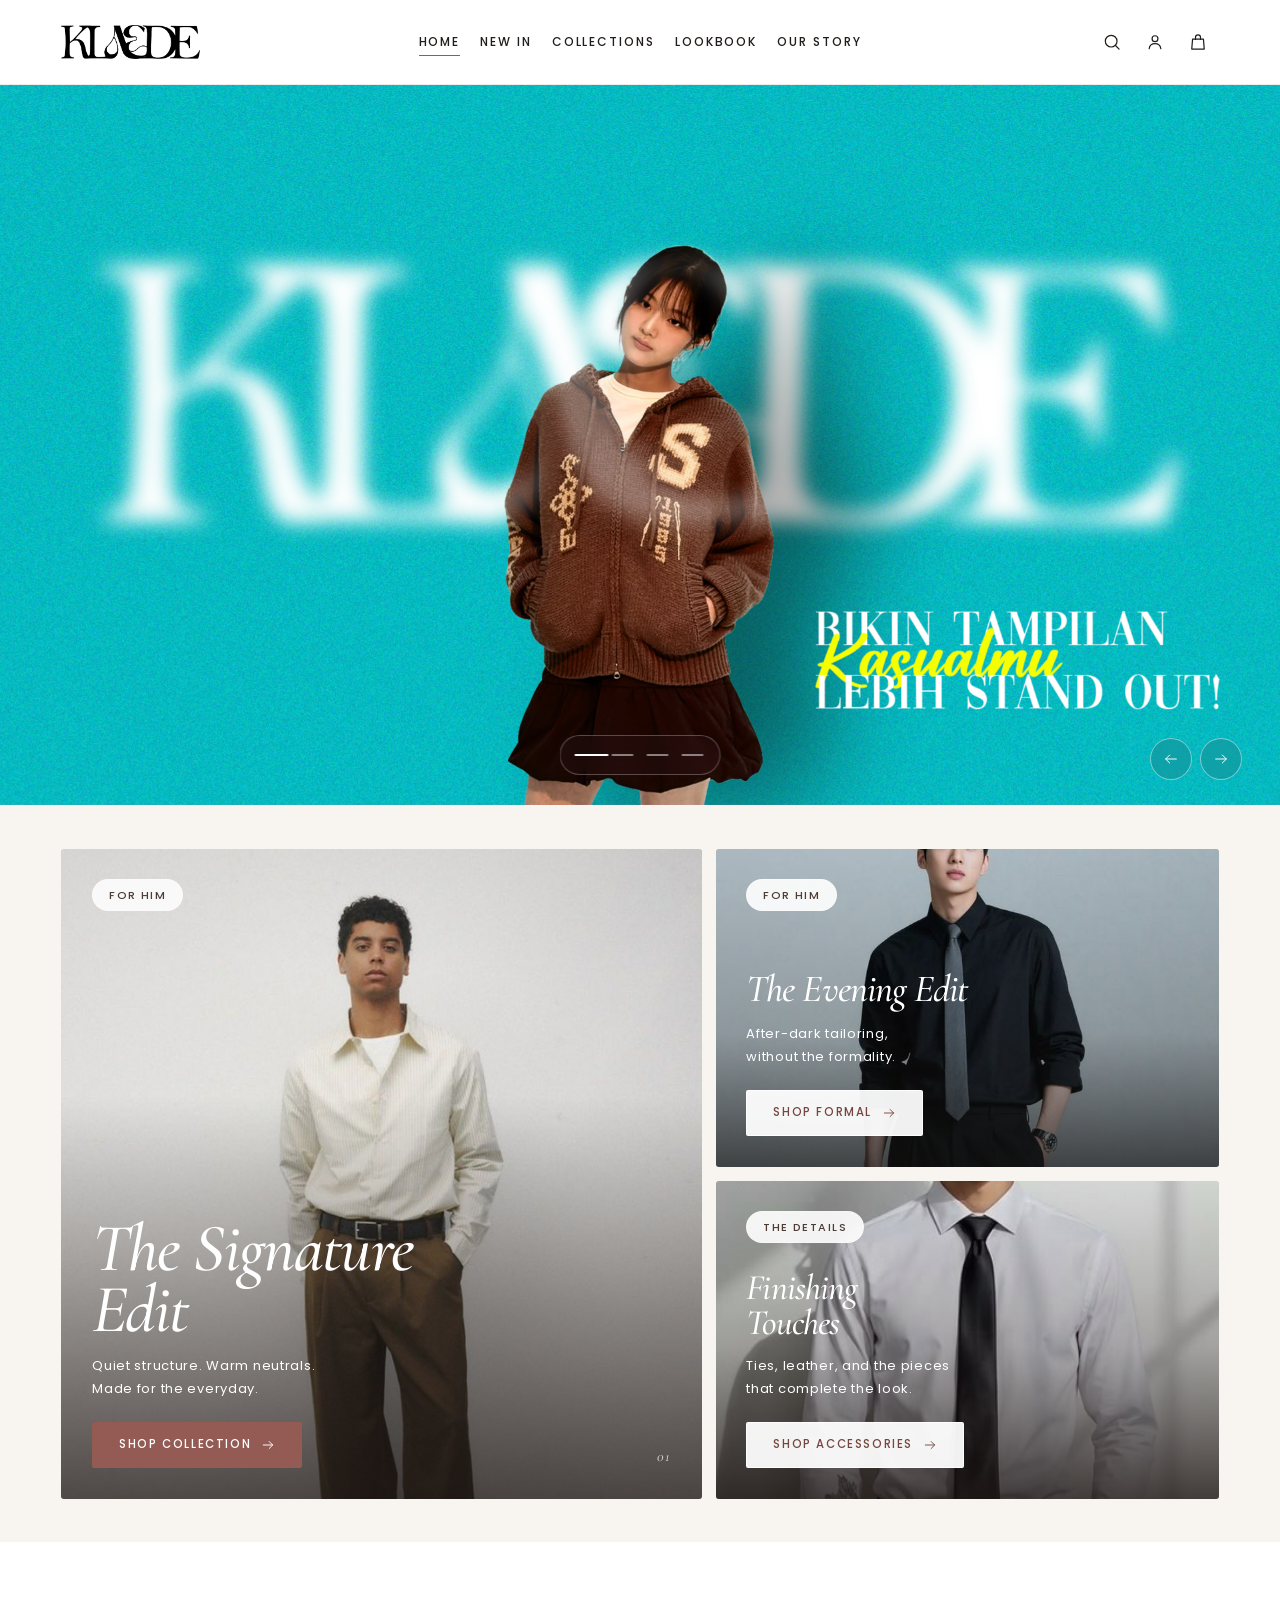
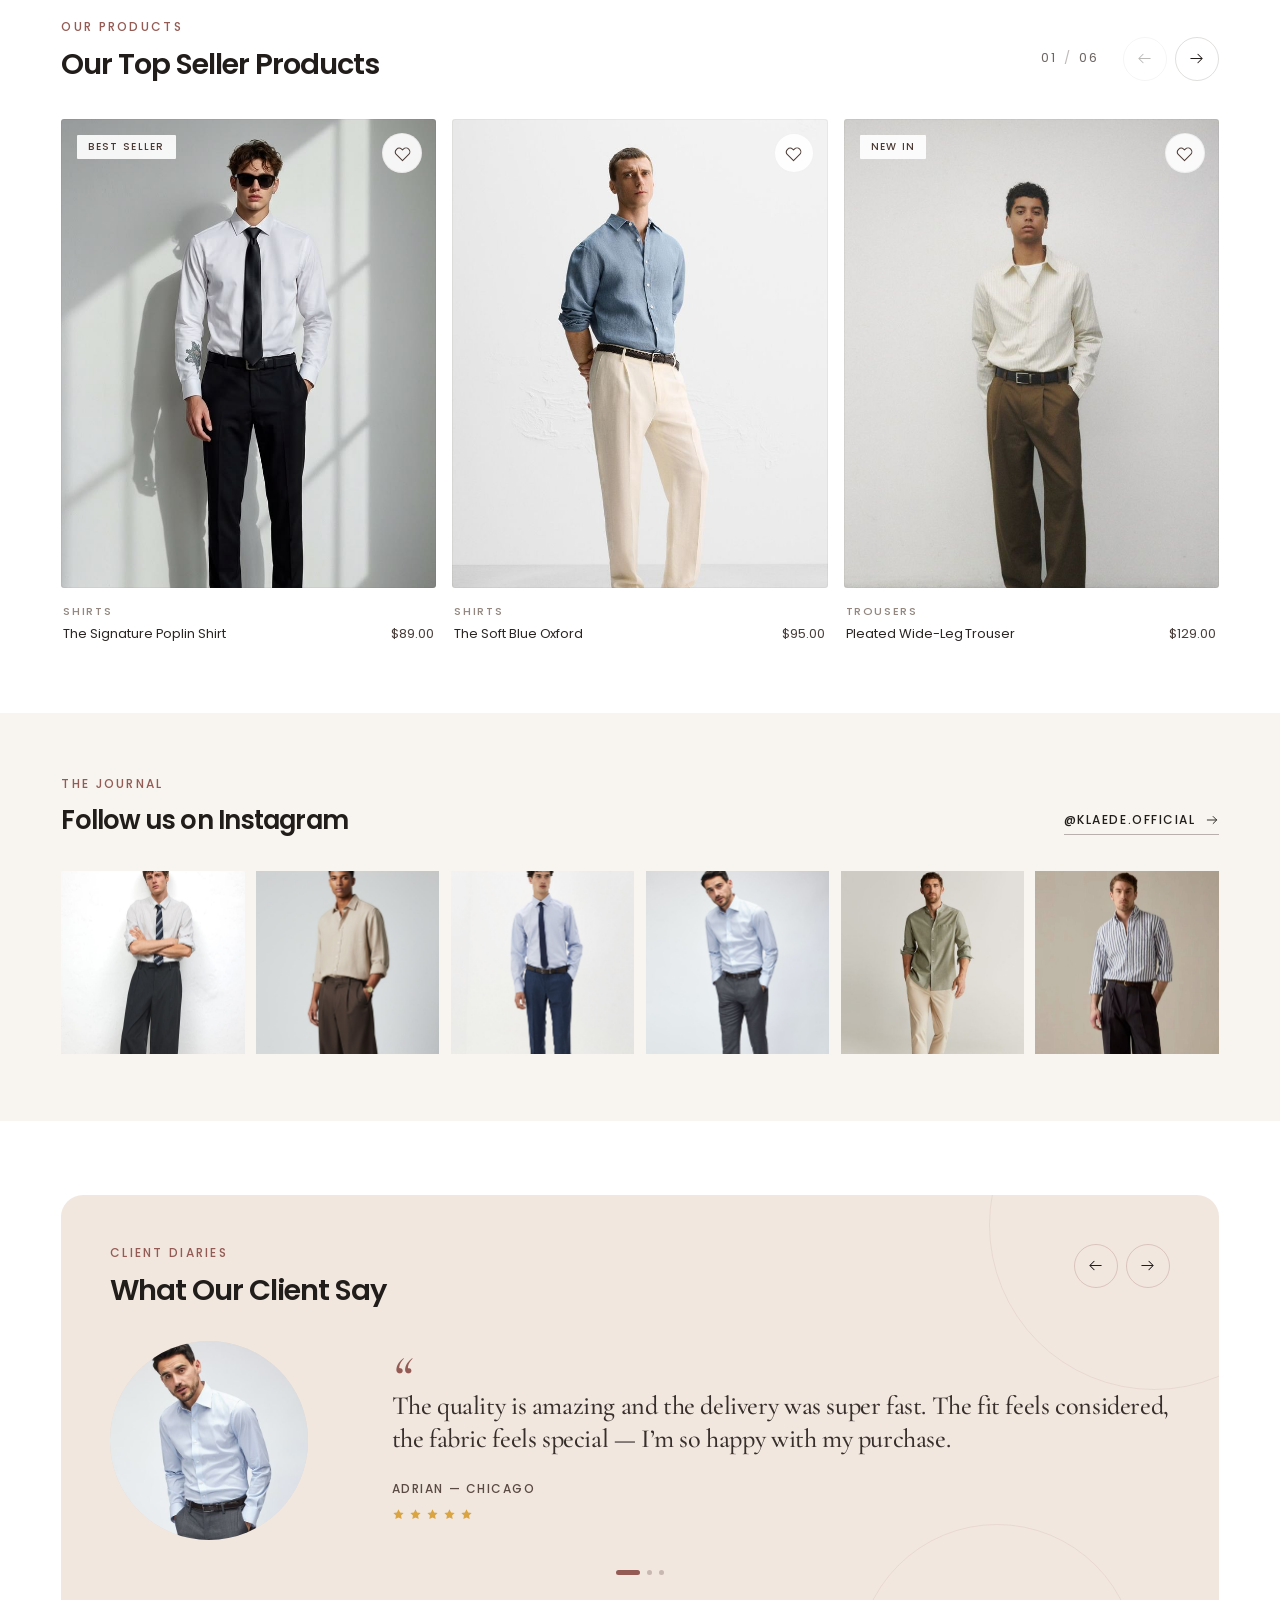
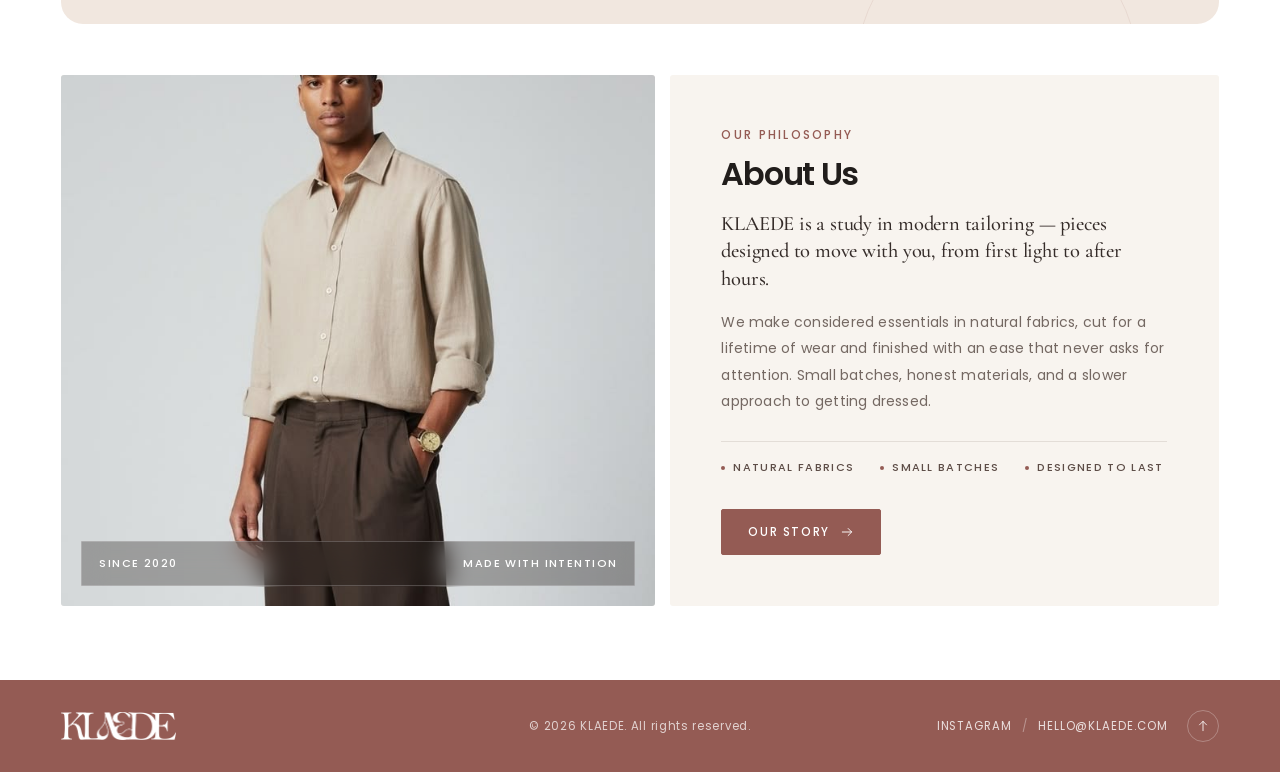
==== index.html @ ef9bb733 "first commit" ====
<!DOCTYPE html>
<html lang="en">
<head>
  <meta charset="UTF-8">
  <meta name="viewport" content="width=device-width, initial-scale=1.0">
  <meta name="description" content="KLAEDE — considered menswear and modern tailoring. Discover the new season, timeless essentials, and after-hours formalwear.">
  <meta name="theme-color" content="#fbd8d8">
  <title>KLAEDE — Modern Tailoring, Quietly Considered</title>

  <link rel="icon" href="logo/klaede-logo.png" type="image/png">
  <link rel="preload" href="banner%20asset/aa.png" as="image">
  <link rel="stylesheet" href="styles.css">
  <script src="script.js" defer></script>
</head>
<body>
  <a class="skip-link" href="#main">Skip to content</a>

  <!-- Icon library -->
  <svg class="svg-sprite" xmlns="http://www.w3.org/2000/svg" aria-hidden="true">
    <symbol id="icon-menu" viewBox="0 0 24 24">
      <path d="M3 6h18M3 12h18M3 18h18"/>
    </symbol>
    <symbol id="icon-close" viewBox="0 0 24 24">
      <path d="m5 5 14 14M19 5 5 19"/>
    </symbol>
    <symbol id="icon-search" viewBox="0 0 24 24">
      <circle cx="11" cy="11" r="7"/>
      <path d="m16.5 16.5 4 4"/>
    </symbol>
    <symbol id="icon-bag" viewBox="0 0 24 24">
      <path d="M5.5 8.5h13l1 12h-15l1-12Z"/>
      <path d="M9 9V6.5a3 3 0 0 1 6 0V9"/>
    </symbol>
    <symbol id="icon-user" viewBox="0 0 24 24">
      <circle cx="12" cy="8" r="3.5"/>
      <path d="M5 20c.6-4 3-6 7-6s6.4 2 7 6"/>
    </symbol>
    <symbol id="icon-heart" viewBox="0 0 24 24">
      <path d="M20.8 5.8a5.4 5.4 0 0 0-7.6 0L12 7l-1.2-1.2a5.4 5.4 0 0 0-7.6 7.6L12 22l8.8-8.6a5.4 5.4 0 0 0 0-7.6Z"/>
    </symbol>
    <symbol id="icon-plus" viewBox="0 0 24 24">
      <path d="M12 5v14M5 12h14"/>
    </symbol>
    <symbol id="icon-minus" viewBox="0 0 24 24">
      <path d="M5 12h14"/>
    </symbol>
    <symbol id="icon-arrow-left" viewBox="0 0 24 24">
      <path d="M20 12H4m6-6-6 6 6 6"/>
    </symbol>
    <symbol id="icon-arrow-right" viewBox="0 0 24 24">
      <path d="M4 12h16m-6-6 6 6-6 6"/>
    </symbol>
    <symbol id="icon-arrow-up" viewBox="0 0 24 24">
      <path d="M12 20V4m-6 6 6-6 6 6"/>
    </symbol>
    <symbol id="icon-instagram" viewBox="0 0 24 24">
      <rect x="3.5" y="3.5" width="17" height="17" rx="5"/>
      <circle cx="12" cy="12" r="4"/>
      <path d="M17.5 6.6h.01"/>
    </symbol>
    <symbol id="icon-star" viewBox="0 0 24 24">
      <path d="m12 2.5 2.9 5.9 6.6 1-4.8 4.6 1.1 6.5-5.8-3.1-5.8 3.1 1.1-6.5-4.8-4.6 6.6-1L12 2.5Z" fill="currentColor" stroke="none"/>
    </symbol>
  </svg>

  <div class="page-shell" id="top">
    <header class="site-header" data-header>
      <div class="header-inner">
        <button class="icon-button menu-toggle" type="button" data-menu-open aria-label="Open menu" aria-controls="menu-dialog">
          <svg class="icon" aria-hidden="true"><use href="#icon-menu"/></svg>
        </button>

        <a class="brand" href="#top" aria-label="KLAEDE home">
          <img src="logo/klaede-logo.png" alt="KLAEDE" width="926" height="227">
        </a>

        <nav class="primary-nav" aria-label="Primary navigation">
          <a class="nav-link is-current" href="#top">Home</a>
          <a class="nav-link" href="#new-in">New In</a>
          <a class="nav-link" href="#collections">Collections</a>
          <a class="nav-link" href="#lookbook">Lookbook</a>
          <a class="nav-link" href="#about">Our Story</a>
        </nav>

        <div class="header-actions">
          <button class="icon-button" type="button" data-search-open aria-label="Search">
            <svg class="icon" aria-hidden="true"><use href="#icon-search"/></svg>
          </button>
          <button class="icon-button" type="button" data-account aria-label="Account">
            <svg class="icon" aria-hidden="true"><use href="#icon-user"/></svg>
          </button>
          <button class="icon-button bag-button" type="button" data-cart-open aria-label="Open shopping bag">
            <svg class="icon" aria-hidden="true"><use href="#icon-bag"/></svg>
            <span class="bag-count" data-cart-count hidden>0</span>
          </button>
        </div>
      </div>
    </header>

    <main id="main">
      <h1 class="visually-hidden">KLAEDE — modern tailoring and considered menswear</h1>

      <section class="hero" aria-label="KLAEDE campaign">
        <div class="hero-slider" data-hero aria-roledescription="carousel">
          <article class="hero-slide is-active" data-hero-slide aria-hidden="false" aria-label="1 of 4">
            <picture>
              <img
                src="banner%20asset/aa.png"
                alt="KLAEDE new season campaign in teal, featuring a model in a brown knit cardigan"
                width="1920" height="1080" fetchpriority="high">
            </picture>
          </article>
          <article class="hero-slide" data-hero-slide aria-hidden="true" aria-label="2 of 4">
            <picture>
              <img
                src="banner%20asset/banner2.png"
                alt="KLAEDE in soft pink — Modern Minimal You, a model in black"
                width="1920" height="1080">
            </picture>
          </article>
          <article class="hero-slide" data-hero-slide aria-hidden="true" aria-label="3 of 4">
            <picture>
              <img
                src="banner%20asset/banner3.png"
                alt="KLAEDE in plum — Comfort meets character, Step into confidence"
                width="1920" height="1080">
            </picture>
          </article>
          <article class="hero-slide" data-hero-slide aria-hidden="true" aria-label="4 of 4">
            <picture>
              <img
                src="banner%20asset/desweb.png"
                alt="KLAEDE in rose — a model in a blue ruffled blouse and tailored skirt beside the words Effortlessly Sweet, Elegantly You"
                width="1920" height="1080">
            </picture>
          </article>

          <div class="hero-dots" role="tablist" aria-label="Choose campaign">
            <button class="hero-dot is-active" type="button" role="tab" aria-selected="true" aria-label="View campaign one" data-hero-dot="0"><span></span></button>
            <button class="hero-dot" type="button" role="tab" aria-selected="false" aria-label="View campaign two" data-hero-dot="1"><span></span></button>
            <button class="hero-dot" type="button" role="tab" aria-selected="false" aria-label="View campaign three" data-hero-dot="2"><span></span></button>
            <button class="hero-dot" type="button" role="tab" aria-selected="false" aria-label="View campaign four" data-hero-dot="3"><span></span></button>
          </div>

          <div class="hero-arrows">
            <button class="hero-arrow" type="button" aria-label="Previous campaign" data-hero-prev>
              <svg class="icon" aria-hidden="true"><use href="#icon-arrow-left"/></svg>
            </button>
            <button class="hero-arrow" type="button" aria-label="Next campaign" data-hero-next>
              <svg class="icon" aria-hidden="true"><use href="#icon-arrow-right"/></svg>
            </button>
          </div>
        </div>
      </section>

      <section class="edits" id="collections" aria-labelledby="collections-title">
        <h2 class="visually-hidden" id="collections-title">Shop the collections</h2>

        <div class="edits-grid">
          <article class="edit-card edit-card--main">
            <img loading="lazy" decoding="async"
              class="edit-card__image"
              src="New%20Folder/download%20(33).jpeg"
              alt="Man wearing a cream shirt with brown tailored trousers"
              width="736" height="1129">
            <div class="edit-card__shade" aria-hidden="true"></div>
            <div class="edit-card__content">
              <span class="chip">For Him</span>
              <h3 class="edit-card__title edit-card__title--display">The Signature<br>Edit</h3>
              <p class="edit-card__copy">Quiet structure. Warm neutrals.<br>Made for the everyday.</p>
              <a class="button button--maroon" href="#new-in">
                Shop collection
                <svg class="icon icon--tiny" aria-hidden="true"><use href="#icon-arrow-right"/></svg>
              </a>
            </div>
            <span class="edit-card__number" aria-hidden="true">01</span>
          </article>

          <article class="edit-card edit-card--formal">
            <img loading="lazy" decoding="async"
              class="edit-card__image"
              src="New%20Folder/download%20(36).jpeg"
              alt="Man in an all-black evening shirt and trousers"
              width="736" height="1308">
            <div class="edit-card__shade" aria-hidden="true"></div>
            <div class="edit-card__content">
              <span class="chip chip--light">For Him</span>
              <h3 class="edit-card__title">The Evening Edit</h3>
              <p class="edit-card__copy">After-dark tailoring,<br>without the formality.</p>
              <a class="button button--light" href="#new-in">
                Shop formal
                <svg class="icon icon--tiny" aria-hidden="true"><use href="#icon-arrow-right"/></svg>
              </a>
            </div>
          </article>

          <article class="edit-card edit-card--accessories">
            <img loading="lazy" decoding="async"
              class="edit-card__image edit-card__image--detail"
              src="New%20Folder/Classic%20Men%E2%80%99s%20Formal%20Outfit%20_%20White%20Shirt%20%26%20Black%20Tie%20Aesthetic.jpeg"
              alt="Close-up detail of a white shirt and black silk tie"
              width="736" height="1097">
            <div class="edit-card__shade" aria-hidden="true"></div>
            <div class="edit-card__content">
              <span class="chip chip--light">The Details</span>
              <h3 class="edit-card__title edit-card__title--small">Finishing<br>Touches</h3>
              <p class="edit-card__copy">Ties, leather, and the pieces<br>that complete the look.</p>
              <a class="button button--light" href="#new-in">
                Shop accessories
                <svg class="icon icon--tiny" aria-hidden="true"><use href="#icon-arrow-right"/></svg>
              </a>
            </div>
          </article>
        </div>
      </section>

      <section class="products" id="new-in" aria-labelledby="products-title">
        <div class="section-heading">
          <div>
            <p class="eyebrow">Our Products</p>
            <h2 id="products-title">Our Top Seller Products</h2>
          </div>

          <div class="carousel-meta">
            <span class="carousel-status" aria-hidden="true"><span data-product-current>01</span><span class="carousel-status__divider">/</span>06</span>
            <div class="carousel-buttons">
              <button class="round-button" type="button" data-product-prev aria-label="Previous products" disabled>
                <svg class="icon" aria-hidden="true"><use href="#icon-arrow-left"/></svg>
              </button>
              <button class="round-button" type="button" data-product-next aria-label="Next products">
                <svg class="icon" aria-hidden="true"><use href="#icon-arrow-right"/></svg>
              </button>
            </div>
          </div>
        </div>

        <div class="products-viewport" data-product-carousel tabindex="0" role="region" aria-label="Top seller products carousel">
          <div class="product-track">
            <article class="product-card" data-product-id="signature-shirt">
              <div class="product-media">
                <span class="product-badge">Best Seller</span>
                <img loading="lazy" decoding="async"
                  src="New%20Folder/Classic%20Men%E2%80%99s%20Formal%20Outfit%20_%20White%20Shirt%20%26%20Black%20Tie%20Aesthetic.jpeg"
                  alt="The Signature Poplin Shirt in white, styled with a black tie"
                  width="736" height="1097">
                <button class="wishlist-button" type="button" data-wishlist aria-label="Add The Signature Poplin Shirt to wishlist" aria-pressed="false">
                  <svg class="icon icon--heart" aria-hidden="true"><use href="#icon-heart"/></svg>
                </button>
                <button class="quick-add" type="button" data-add-to-bag>
                  Quick add
                  <svg class="icon icon--tiny" aria-hidden="true"><use href="#icon-plus"/></svg>
                </button>
              </div>
              <div class="product-info">
                <p class="product-category">Shirts</p>
                <div class="product-details">
                  <h3 class="product-name">The Signature Poplin Shirt</h3>
                  <span class="product-price" data-price="89">$89.00</span>
                </div>
              </div>
            </article>

            <article class="product-card" data-product-id="blue-oxford">
              <div class="product-media">
                <img loading="lazy" decoding="async"
                  src="New%20Folder/download%20(32).jpeg"
                  alt="The Soft Blue Oxford shirt paired with cream trousers"
                  width="736" height="1103">
                <button class="wishlist-button" type="button" data-wishlist aria-label="Add The Soft Blue Oxford to wishlist" aria-pressed="false">
                  <svg class="icon icon--heart" aria-hidden="true"><use href="#icon-heart"/></svg>
                </button>
                <button class="quick-add" type="button" data-add-to-bag>
                  Quick add
                  <svg class="icon icon--tiny" aria-hidden="true"><use href="#icon-plus"/></svg>
                </button>
              </div>
              <div class="product-info">
                <p class="product-category">Shirts</p>
                <div class="product-details">
                  <h3 class="product-name">The Soft Blue Oxford</h3>
                  <span class="product-price" data-price="95">$95.00</span>
                </div>
              </div>
            </article>

            <article class="product-card" data-product-id="wide-leg-trouser">
              <div class="product-media">
                <span class="product-badge">New In</span>
                <img loading="lazy" decoding="async"
                  src="New%20Folder/download%20(33).jpeg"
                  alt="Pleated wide-leg trousers in a warm brown tone"
                  width="736" height="1129">
                <button class="wishlist-button" type="button" data-wishlist aria-label="Add Pleated Wide-Leg Trouser to wishlist" aria-pressed="false">
                  <svg class="icon icon--heart" aria-hidden="true"><use href="#icon-heart"/></svg>
                </button>
                <button class="quick-add" type="button" data-add-to-bag>
                  Quick add
                  <svg class="icon icon--tiny" aria-hidden="true"><use href="#icon-plus"/></svg>
                </button>
              </div>
              <div class="product-info">
                <p class="product-category">Trousers</p>
                <div class="product-details">
                  <h3 class="product-name">Pleated Wide-Leg Trouser</h3>
                  <span class="product-price" data-price="129">$129.00</span>
                </div>
              </div>
            </article>

            <article class="product-card" data-product-id="evening-shirt">
              <div class="product-media">
                <img loading="lazy" decoding="async"
                  src="New%20Folder/download%20(36).jpeg"
                  alt="The Evening Shirt in black with a tonal silk tie"
                  width="736" height="1308">
                <button class="wishlist-button" type="button" data-wishlist aria-label="Add The Evening Shirt to wishlist" aria-pressed="false">
                  <svg class="icon icon--heart" aria-hidden="true"><use href="#icon-heart"/></svg>
                </button>
                <button class="quick-add" type="button" data-add-to-bag>
                  Quick add
                  <svg class="icon icon--tiny" aria-hidden="true"><use href="#icon-plus"/></svg>
                </button>
              </div>
              <div class="product-info">
                <p class="product-category">Evening</p>
                <div class="product-details">
                  <h3 class="product-name">The Evening Shirt</h3>
                  <span class="product-price" data-price="110">$110.00</span>
                </div>
              </div>
            </article>

            <article class="product-card" data-product-id="sage-linen-shirt">
              <div class="product-media">
                <span class="product-badge">New In</span>
                <img loading="lazy" decoding="async"
                  src="New%20Folder/Elevate%20Your%20Style_%20Top%20Men_s%20Formal%20and%20Smart%20Casual%20Fashion%20Trends%202024.jpeg"
                  alt="The Sage Linen Shirt styled with relaxed cream chinos"
                  width="480" height="672">
                <button class="wishlist-button" type="button" data-wishlist aria-label="Add The Sage Linen Shirt to wishlist" aria-pressed="false">
                  <svg class="icon icon--heart" aria-hidden="true"><use href="#icon-heart"/></svg>
                </button>
                <button class="quick-add" type="button" data-add-to-bag>
                  Quick add
                  <svg class="icon icon--tiny" aria-hidden="true"><use href="#icon-plus"/></svg>
                </button>
              </div>
              <div class="product-info">
                <p class="product-category">Shirts</p>
                <div class="product-details">
                  <h3 class="product-name">The Sage Linen Shirt</h3>
                  <span class="product-price" data-price="85">$85.00</span>
                </div>
              </div>
            </article>

            <article class="product-card" data-product-id="textured-stripe-shirt">
              <div class="product-media">
                <img loading="lazy" decoding="async"
                  src="New%20Folder/download%20(34).jpeg"
                  alt="The Textured Stripe Shirt in blue and white, styled with dark trousers"
                  width="736" height="1280">
                <button class="wishlist-button" type="button" data-wishlist aria-label="Add The Textured Stripe Shirt to wishlist" aria-pressed="false">
                  <svg class="icon icon--heart" aria-hidden="true"><use href="#icon-heart"/></svg>
                </button>
                <button class="quick-add" type="button" data-add-to-bag>
                  Quick add
                  <svg class="icon icon--tiny" aria-hidden="true"><use href="#icon-plus"/></svg>
                </button>
              </div>
              <div class="product-info">
                <p class="product-category">Shirts</p>
                <div class="product-details">
                  <h3 class="product-name">The Textured Stripe Shirt</h3>
                  <span class="product-price" data-price="99">$99.00</span>
                </div>
              </div>
            </article>
          </div>
        </div>
      </section>

      <section class="instagram" id="lookbook" aria-labelledby="instagram-title">
        <div class="instagram-heading">
          <div>
            <p class="eyebrow">The Journal</p>
            <h2 id="instagram-title">Follow us on Instagram</h2>
          </div>
          <a class="text-link" href="https://www.instagram.com/" target="_blank" rel="noopener noreferrer">
            @klaede.official
            <svg class="icon icon--tiny" aria-hidden="true"><use href="#icon-arrow-right"/></svg>
          </a>
        </div>

        <div class="instagram-grid">
          <a class="instagram-tile" href="https://www.instagram.com/" target="_blank" rel="noopener noreferrer" aria-label="View KLAEDE looks on Instagram">
            <img loading="lazy" decoding="async" src="New%20Folder/download%20(31).jpeg" alt="Tailored grey shirt and black trousers" width="736" height="1104">
            <span class="instagram-tile__overlay" aria-hidden="true">
              <svg class="icon"><use href="#icon-instagram"/></svg>
              <span>@klaede.official</span>
            </span>
          </a>
          <a class="instagram-tile" href="https://www.instagram.com/" target="_blank" rel="noopener noreferrer" aria-label="View KLAEDE looks on Instagram">
            <img loading="lazy" decoding="async" src="New%20Folder/download%20(35).jpeg" alt="Beige linen shirt with chocolate tailored trousers" width="736" height="1288">
            <span class="instagram-tile__overlay" aria-hidden="true">
              <svg class="icon"><use href="#icon-instagram"/></svg>
              <span>@klaede.official</span>
            </span>
          </a>
          <a class="instagram-tile" href="https://www.instagram.com/" target="_blank" rel="noopener noreferrer" aria-label="View KLAEDE looks on Instagram">
            <img loading="lazy" decoding="async" src="New%20Folder/download%20(37).jpeg" alt="Blue shirt with a navy tailored suit and tie" width="735" height="1035">
            <span class="instagram-tile__overlay" aria-hidden="true">
              <svg class="icon"><use href="#icon-instagram"/></svg>
              <span>@klaede.official</span>
            </span>
          </a>
          <a class="instagram-tile" href="https://www.instagram.com/" target="_blank" rel="noopener noreferrer" aria-label="View KLAEDE looks on Instagram">
            <img loading="lazy" decoding="async" src="New%20Folder/download%20(38).jpeg" alt="Light blue shirt and charcoal trousers" width="736" height="1104">
            <span class="instagram-tile__overlay" aria-hidden="true">
              <svg class="icon"><use href="#icon-instagram"/></svg>
              <span>@klaede.official</span>
            </span>
          </a>
          <a class="instagram-tile" href="https://www.instagram.com/" target="_blank" rel="noopener noreferrer" aria-label="View KLAEDE looks on Instagram">
            <img loading="lazy" decoding="async" src="New%20Folder/Elevate%20Your%20Style_%20Top%20Men_s%20Formal%20and%20Smart%20Casual%20Fashion%20Trends%202024.jpeg" alt="Sage green linen shirt and cream chinos" width="480" height="672">
            <span class="instagram-tile__overlay" aria-hidden="true">
              <svg class="icon"><use href="#icon-instagram"/></svg>
              <span>@klaede.official</span>
            </span>
          </a>
          <a class="instagram-tile" href="https://www.instagram.com/" target="_blank" rel="noopener noreferrer" aria-label="View KLAEDE looks on Instagram">
            <img loading="lazy" decoding="async" src="New%20Folder/download%20(34).jpeg" alt="Textured blue stripe shirt with dark trousers" width="736" height="1280">
            <span class="instagram-tile__overlay" aria-hidden="true">
              <svg class="icon"><use href="#icon-instagram"/></svg>
              <span>@klaede.official</span>
            </span>
          </a>
        </div>
      </section>

      <section class="testimonials" aria-labelledby="testimonials-title">
        <div class="testimonial-card">
          <div class="testimonial-heading">
            <div>
              <p class="eyebrow">Client Diaries</p>
              <h2 id="testimonials-title">What Our Client Say</h2>
            </div>
            <div class="testimonial-controls">
              <button class="round-button round-button--cream" type="button" data-testimonial-prev aria-label="Previous testimonial">
                <svg class="icon" aria-hidden="true"><use href="#icon-arrow-left"/></svg>
              </button>
              <button class="round-button round-button--cream" type="button" data-testimonial-next aria-label="Next testimonial">
                <svg class="icon" aria-hidden="true"><use href="#icon-arrow-right"/></svg>
              </button>
            </div>
          </div>

          <div class="testimonial-slider" data-testimonial aria-live="polite">
            <article class="testimonial-slide is-active" data-testimonial-slide>
              <div class="testimonial-avatar">
                <img loading="lazy" decoding="async" src="New%20Folder/download%20(38).jpeg" alt="Portrait of Adrian, a KLAEDE client" width="736" height="1104">
              </div>
              <div class="testimonial-body">
                <p class="testimonial-mark" aria-hidden="true">&ldquo;</p>
                <blockquote class="testimonial-quote">
                  The quality is amazing and the delivery was super fast. The fit feels considered, the fabric feels special — I&rsquo;m so happy with my purchase.
                </blockquote>
                <p class="testimonial-author">Adrian &mdash; Chicago</p>
                <div class="stars" aria-label="5 out of 5 stars">
                  <svg class="icon icon--star" aria-hidden="true"><use href="#icon-star"/></svg>
                  <svg class="icon icon--star" aria-hidden="true"><use href="#icon-star"/></svg>
                  <svg class="icon icon--star" aria-hidden="true"><use href="#icon-star"/></svg>
                  <svg class="icon icon--star" aria-hidden="true"><use href="#icon-star"/></svg>
                  <svg class="icon icon--star" aria-hidden="true"><use href="#icon-star"/></svg>
                </div>
              </div>
            </article>

            <article class="testimonial-slide" data-testimonial-slide hidden>
              <div class="testimonial-avatar">
                <img loading="lazy" decoding="async" src="New%20Folder/download%20(37).jpeg" alt="Portrait of Marcus, a KLAEDE client" width="735" height="1035">
              </div>
              <div class="testimonial-body">
                <p class="testimonial-mark" aria-hidden="true">&ldquo;</p>
                <blockquote class="testimonial-quote">
                  Every detail feels intentional. It&rsquo;s the rare kind of tailoring that works just as well in the boardroom as it does after hours.
                </blockquote>
                <p class="testimonial-author">Marcus &mdash; London</p>
                <div class="stars" aria-label="5 out of 5 stars">
                  <svg class="icon icon--star" aria-hidden="true"><use href="#icon-star"/></svg>
                  <svg class="icon icon--star" aria-hidden="true"><use href="#icon-star"/></svg>
                  <svg class="icon icon--star" aria-hidden="true"><use href="#icon-star"/></svg>
                  <svg class="icon icon--star" aria-hidden="true"><use href="#icon-star"/></svg>
                  <svg class="icon icon--star" aria-hidden="true"><use href="#icon-star"/></svg>
                </div>
              </div>
            </article>

            <article class="testimonial-slide" data-testimonial-slide hidden>
              <div class="testimonial-avatar">
                <img loading="lazy" decoding="async" src="New%20Folder/download%20(31).jpeg" alt="Portrait of Elias, a KLAEDE client" width="736" height="1104">
              </div>
              <div class="testimonial-body">
                <p class="testimonial-mark" aria-hidden="true">&ldquo;</p>
                <blockquote class="testimonial-quote">
                  Understated, beautifully made, and easy to wear. KLAEDE has quietly become the backbone of my wardrobe.
                </blockquote>
                <p class="testimonial-author">Elias &mdash; Copenhagen</p>
                <div class="stars" aria-label="5 out of 5 stars">
                  <svg class="icon icon--star" aria-hidden="true"><use href="#icon-star"/></svg>
                  <svg class="icon icon--star" aria-hidden="true"><use href="#icon-star"/></svg>
                  <svg class="icon icon--star" aria-hidden="true"><use href="#icon-star"/></svg>
                  <svg class="icon icon--star" aria-hidden="true"><use href="#icon-star"/></svg>
                  <svg class="icon icon--star" aria-hidden="true"><use href="#icon-star"/></svg>
                </div>
              </div>
            </article>
          </div>

          <div class="testimonial-dots" role="tablist" aria-label="Choose testimonial">
            <button class="testimonial-dot is-active" type="button" role="tab" aria-selected="true" aria-label="Testimonial one" data-testimonial-dot="0"></button>
            <button class="testimonial-dot" type="button" role="tab" aria-selected="false" aria-label="Testimonial two" data-testimonial-dot="1"></button>
            <button class="testimonial-dot" type="button" role="tab" aria-selected="false" aria-label="Testimonial three" data-testimonial-dot="2"></button>
          </div>
        </div>
      </section>

      <section class="about" id="about" aria-labelledby="about-title">
        <div class="about-image">
          <img loading="lazy" decoding="async"
            src="New%20Folder/download%20(35).jpeg"
            alt="A KLAEDE model wearing a relaxed beige shirt and chocolate tailoring"
            width="736" height="1288">
          <div class="about-image__caption">
            <span>Since 2020</span>
            <span>Made with intention</span>
          </div>
        </div>

        <div class="about-content">
          <p class="eyebrow">Our Philosophy</p>
          <h2 id="about-title">About Us</h2>
          <p class="about-lead">
            KLAEDE is a study in modern tailoring — pieces designed to move with you, from first light to after hours.
          </p>
          <p class="about-copy">
            We make considered essentials in natural fabrics, cut for a lifetime of wear and finished with an ease that never asks for attention. Small batches, honest materials, and a slower approach to getting dressed.
          </p>
          <div class="about-notes" aria-label="Our commitments">
            <span>Natural fabrics</span>
            <span>Small batches</span>
            <span>Designed to last</span>
          </div>
          <a class="button button--maroon" href="#collections">
            Our Story
            <svg class="icon icon--tiny" aria-hidden="true"><use href="#icon-arrow-right"/></svg>
          </a>
        </div>
      </section>
    </main>

    <footer class="site-footer" id="contact">
      <div class="footer-inner">
        <a class="footer-brand" href="#top" aria-label="KLAEDE home">
          <img loading="lazy" decoding="async" src="logo/klaede-logo.png" alt="KLAEDE" width="926" height="227">
        </a>
        <p class="footer-copy">&copy; 2026 KLAEDE. All rights reserved.</p>
        <div class="footer-meta">
          <a href="https://www.instagram.com/" target="_blank" rel="noopener noreferrer">Instagram</a>
          <span aria-hidden="true">/</span>
          <a href="mailto:hello@klaede.com">hello@klaede.com</a>
          <button class="back-to-top" type="button" data-back-to-top aria-label="Back to top">
            <svg class="icon" aria-hidden="true"><use href="#icon-arrow-up"/></svg>
          </button>
        </div>
      </div>
    </footer>
  </div>

  <!-- Mobile navigation -->
  <dialog class="drawer menu-dialog" id="menu-dialog" aria-labelledby="menu-dialog-title">
    <div class="drawer-head">
      <a class="brand" href="#top" aria-label="KLAEDE home">
        <img loading="lazy" decoding="async" src="logo/klaede-logo.png" alt="KLAEDE" width="926" height="227">
      </a>
      <button class="icon-button" type="button" data-dialog-close aria-label="Close menu">
        <svg class="icon" aria-hidden="true"><use href="#icon-close"/></svg>
      </button>
    </div>
    <div class="drawer-body">
      <p class="drawer-label" id="menu-dialog-title">Menu</p>
      <nav class="mobile-nav" aria-label="Mobile navigation">
        <a href="#top">Home <span>01</span></a>
        <a href="#new-in">New In <span>02</span></a>
        <a href="#collections">Collections <span>03</span></a>
        <a href="#lookbook">Lookbook <span>04</span></a>
        <a href="#about">Our Story <span>05</span></a>
      </nav>
      <div class="mobile-meta">
        <p class="drawer-label">Client services</p>
        <a href="mailto:hello@klaede.com">hello@klaede.com</a>
        <a href="tel:+12125550148">+1 (212) 555-0148</a>
      </div>
      <div class="drawer-socials">
        <a href="https://www.instagram.com/" target="_blank" rel="noopener noreferrer">Instagram</a>
        <a href="#new-in">Shipping &amp; returns</a>
      </div>
    </div>
  </dialog>

  <!-- Search -->
  <dialog class="search-dialog" id="search-dialog" aria-labelledby="search-title">
    <div class="search-inner">
      <div class="search-head">
        <p class="drawer-label">Find your piece</p>
        <button class="icon-button" type="button" data-dialog-close aria-label="Close search">
          <svg class="icon" aria-hidden="true"><use href="#icon-close"/></svg>
        </button>
      </div>
      <h2 class="visually-hidden" id="search-title">Search KLAEDE</h2>
      <form class="search-form" role="search" data-search-form>
        <svg class="icon search-form__icon" aria-hidden="true"><use href="#icon-search"/></svg>
        <label class="visually-hidden" for="search-input">Search products</label>
        <input id="search-input" name="q" type="search" placeholder="Search shirts, tailoring, the new season…" autocomplete="off" data-search-input>
        <button class="button button--maroon" type="submit">Search</button>
      </form>
      <div class="search-popular" data-search-popular>
        <span>Popular searches</span>
        <button type="button" data-search-term="shirt">Shirts</button>
        <button type="button" data-search-term="trouser">Trousers</button>
        <button type="button" data-search-term="evening">Evening</button>
        <button type="button" data-search-term="linen">Linen</button>
      </div>
      <div class="search-results" data-search-results aria-live="polite"></div>
    </div>
  </dialog>

  <!-- Shopping bag -->
  <dialog class="drawer cart-dialog" id="cart-dialog" aria-labelledby="cart-title">
    <div class="drawer-head">
      <h2 class="cart-title" id="cart-title">Your Bag <span data-cart-count-label>(0)</span></h2>
      <button class="icon-button" type="button" data-dialog-close aria-label="Close shopping bag">
        <svg class="icon" aria-hidden="true"><use href="#icon-close"/></svg>
      </button>
    </div>
    <div class="cart-body" data-cart-items>
      <div class="cart-empty">
        <span class="cart-empty__mark" aria-hidden="true">K</span>
        <h3>Your bag is empty</h3>
        <p>Discover the pieces that belong in your everyday.</p>
        <button class="button button--maroon" type="button" data-cart-shop>Explore new arrivals</button>
      </div>
    </div>
    <div class="cart-footer">
      <div class="cart-subtotal">
        <span>Subtotal</span>
        <strong data-cart-subtotal>$0.00</strong>
      </div>
      <p>Shipping and taxes calculated at checkout.</p>
      <button class="button button--maroon button--full" type="button" data-checkout>Continue to checkout</button>
    </div>
  </dialog>

  <div class="toast" data-toast role="status" aria-live="polite"></div>
</body>
</html>
---- styles.css ----
/* ============================================================
   KLAEDE — Homepage
   Author: KLAEDE Studio
   ============================================================ */

@font-face {
  font-family: "Poppins";
  src: url("assets/fonts/poppins-regular.woff2") format("woff2"), url("assets/fonts/poppins-regular.ttf") format("truetype");
  font-style: normal;
  font-weight: 400;
  font-display: swap;
}

@font-face {
  font-family: "Poppins";
  src: url("assets/fonts/poppins-medium.woff2") format("woff2"), url("assets/fonts/poppins-medium.ttf") format("truetype");
  font-style: normal;
  font-weight: 500;
  font-display: swap;
}

@font-face {
  font-family: "Poppins";
  src: url("assets/fonts/poppins-semibold.woff2") format("woff2"), url("assets/fonts/poppins-semibold.ttf") format("truetype");
  font-style: normal;
  font-weight: 600;
  font-display: swap;
}

@font-face {
  font-family: "Cormorant Garamond";
  src: url("assets/fonts/cormorant-regular-medium.woff2") format("woff2"), url("assets/fonts/cormorant-regular-medium.ttf") format("truetype");
  font-style: normal;
  font-weight: 500;
  font-display: swap;
}

@font-face {
  font-family: "Cormorant Garamond";
  src: url("assets/fonts/cormorant-italic-medium.woff2") format("woff2"), url("assets/fonts/cormorant-italic-medium.ttf") format("truetype");
  font-style: italic;
  font-weight: 500;
  font-display: swap;
}

@font-face {
  font-family: "Cormorant Garamond";
  src: url("assets/fonts/cormorant-italic-semibold.woff2") format("woff2"), url("assets/fonts/cormorant-italic-semibold.ttf") format("truetype");
  font-style: italic;
  font-weight: 600;
  font-display: swap;
}

:root {
  --ink: #211d1b;
  --ink-soft: #6e6662;
  --maroon: #945b54;
  --maroon-dark: #77453f;
  --rose: #cf7c98;
  --body-pink: #fbd8d8;
  --cream: #f8f4ef;
  --cream-deep: #f1e7df;
  --line: rgba(37, 29, 27, 0.14);
  --white: #ffffff;
  --serif: "Cormorant Garamond", Georgia, "Times New Roman", serif;
  --sans: "Poppins", "Helvetica Neue", Arial, sans-serif;
  --section-pad-x: clamp(20px, 4.8vw, 82px);
  --page-width: 1760px;
  --page-gutter: clamp(0px, 6.5vw, 130px);
  --ease: cubic-bezier(0.22, 1, 0.36, 1);
}

*,
*::before,
*::after {
  box-sizing: border-box;
}

html {
  scroll-behavior: smooth;
  scrollbar-color: #b68a80 var(--body-pink);
}

body {
  min-width: 280px;
  margin: 0;
  background: var(--body-pink);
  color: var(--ink);
  font-family: var(--sans);
  font-size: 16px;
  font-weight: 400;
  line-height: 1.6;
  -webkit-font-smoothing: antialiased;
  text-rendering: optimizeLegibility;
}

body.dialog-open {
  overflow: hidden;
}

img {
  display: block;
  max-width: 100%;
}

button,
input {
  font: inherit;
}

button,
a {
  -webkit-tap-highlight-color: transparent;
}

button {
  color: inherit;
  cursor: pointer;
}

a {
  color: inherit;
  text-decoration: none;
}

h1,
h2,
h3,
p,
blockquote {
  margin-top: 0;
}

::selection {
  background: var(--maroon);
  color: var(--white);
}

:focus-visible {
  outline: 2px solid var(--maroon);
  outline-offset: 4px;
}

.svg-sprite {
  position: absolute;
  width: 0;
  height: 0;
  overflow: hidden;
}

.icon {
  width: 20px;
  height: 20px;
  flex: 0 0 auto;
  fill: none;
  stroke: currentColor;
  stroke-width: 1.45;
  stroke-linecap: round;
  stroke-linejoin: round;
}

.icon--tiny {
  width: 14px;
  height: 14px;
  stroke-width: 1.6;
}

.icon--heart {
  fill: none;
}

.visually-hidden {
  position: absolute !important;
  width: 1px !important;
  height: 1px !important;
  padding: 0 !important;
  margin: -1px !important;
  overflow: hidden !important;
  clip: rect(0 0 0 0) !important;
  white-space: nowrap !important;
  border: 0 !important;
}

.skip-link {
  position: fixed;
  z-index: 1000;
  top: 12px;
  left: 12px;
  padding: 12px 18px;
  background: var(--maroon);
  color: var(--white);
  font-size: 14px;
  letter-spacing: 0.08em;
  text-transform: uppercase;
  transform: translateY(-160%);
  transition: transform 0.2s ease;
}

.skip-link:focus {
  transform: translateY(0);
}

[hidden] {
  display: none !important;
}

/* ------------------------------------------------------------
   Page shell
   ------------------------------------------------------------ */

.page-shell {
  position: relative;
  width: 100%;
  margin: 0;
  background: var(--white);
  box-shadow: none;
}

/* ------------------------------------------------------------
   Header
   ------------------------------------------------------------ */

.site-header {
  position: sticky;
  z-index: 60;
  top: 0;
  background: rgba(255, 255, 255, 0.96);
  border-bottom: 1px solid rgba(41, 32, 29, 0.08);
  transition:
    box-shadow 0.35s ease,
    background-color 0.35s ease;
  backdrop-filter: blur(14px);
}

.site-header.is-scrolled {
  background: rgba(255, 255, 255, 0.985);
  box-shadow: 0 12px 32px rgba(58, 35, 33, 0.08);
}

.header-inner {
  display: grid;
  grid-template-columns: 1fr auto 1fr;
  align-items: center;
  height: 96px;
  padding: 0 var(--section-pad-x);
}

.brand {
  display: inline-flex;
  align-items: center;
  justify-self: start;
}

.brand img {
  width: auto;
  height: 34px;
}

.primary-nav {
  display: flex;
  align-items: center;
  justify-content: center;
  gap: clamp(18px, 2vw, 36px);
}

.nav-link {
  position: relative;
  padding: 8px 0;
  font-size: 12px;
  font-weight: 500;
  letter-spacing: 0.16em;
  line-height: 1.4;
  text-transform: uppercase;
  white-space: nowrap;
}

.nav-link::after {
  position: absolute;
  right: 0;
  bottom: 2px;
  left: 0;
  height: 1px;
  background: var(--maroon);
  content: "";
  transform: scaleX(0);
  transform-origin: right center;
  transition: transform 0.35s var(--ease);
}

.nav-link:hover::after,
.nav-link.is-current::after {
  transform: scaleX(1);
  transform-origin: left center;
}

.header-actions {
  display: flex;
  align-items: center;
  justify-self: end;
  gap: 1px;
}

.icon-button {
  display: inline-flex;
  width: 42px;
  height: 42px;
  align-items: center;
  justify-content: center;
  padding: 0;
  border: 0;
  border-radius: 50%;
  background: transparent;
  transition:
    background-color 0.25s ease,
    color 0.25s ease;
}

.icon-button:hover {
  background: var(--cream);
  color: var(--maroon);
}

.icon-button .icon {
  width: 20px;
  height: 20px;
}

.menu-toggle {
  display: none;
  justify-self: start;
}

.bag-button {
  position: relative;
}

.bag-count {
  position: absolute;
  top: 2px;
  right: 0;
  display: grid;
  width: 18px;
  height: 18px;
  place-items: center;
  border-radius: 50%;
  background: var(--maroon);
  color: var(--white);
  font-size: 10px;
  font-weight: 600;
  line-height: 1;
}

.bag-count.is-bumping {
  animation: bagPop 0.4s var(--ease);
}

@keyframes bagPop {
  0% {
    transform: scale(0.7);
  }
  55% {
    transform: scale(1.25);
  }
  100% {
    transform: scale(1);
  }
}

/* ------------------------------------------------------------
   Shared type & controls
   ------------------------------------------------------------ */

.eyebrow {
  margin: 0 0 12px;
  color: var(--maroon);
  font-size: 12px;
  font-weight: 500;
  letter-spacing: 0.19em;
  line-height: 1.5;
  text-transform: uppercase;
}

.section-heading {
  display: flex;
  align-items: flex-end;
  justify-content: space-between;
  gap: 28px;
  margin-bottom: clamp(30px, 3vw, 48px);
}

.section-heading h2,
.testimonial-heading h2 {
  margin: 0;
  color: var(--ink);
  font-family: var(--sans);
  font-size: clamp(25px, 2.25vw, 39px);
  font-weight: 600;
  letter-spacing: -0.035em;
  line-height: 1.15;
}

.button {
  display: inline-flex;
  min-height: 46px;
  align-items: center;
  justify-content: center;
  gap: 10px;
  padding: 12px 26px;
  border: 1px solid transparent;
  border-radius: 2px;
  font-size: 11.5px;
  font-weight: 500;
  letter-spacing: 0.14em;
  line-height: 1.3;
  text-transform: uppercase;
  transition:
    background-color 0.3s ease,
    border-color 0.3s ease,
    color 0.3s ease,
    transform 0.3s var(--ease);
}

.button .icon {
  transition: transform 0.3s var(--ease);
}

.button:hover .icon {
  transform: translateX(3px);
}

.button--maroon {
  border-color: var(--maroon);
  background: var(--maroon);
  color: var(--white);
}

.button--maroon:hover {
  border-color: var(--maroon-dark);
  background: var(--maroon-dark);
}

.button--light {
  border-color: rgba(255, 255, 255, 0.88);
  background: rgba(255, 255, 255, 0.94);
  color: var(--maroon-dark);
}

.button--light:hover {
  border-color: var(--white);
  background: var(--white);
}

.button--full {
  width: 100%;
}

.button:disabled {
  cursor: not-allowed;
  opacity: 0.45;
}

.round-button {
  display: inline-flex;
  width: 44px;
  height: 44px;
  align-items: center;
  justify-content: center;
  padding: 0;
  border: 1px solid var(--line);
  border-radius: 50%;
  background: transparent;
  transition:
    background-color 0.3s ease,
    border-color 0.3s ease,
    color 0.3s ease,
    opacity 0.3s ease;
}

.round-button:not(:disabled):hover {
  border-color: var(--maroon);
  background: var(--maroon);
  color: var(--white);
}

.round-button:disabled {
  cursor: default;
  opacity: 0.3;
}

.round-button--cream {
  border-color: rgba(148, 91, 84, 0.25);
}

.round-button .icon {
  width: 17px;
  height: 17px;
}

.carousel-meta {
  display: flex;
  align-items: center;
  gap: 24px;
}

.carousel-status {
  display: inline-flex;
  align-items: center;
  gap: 7px;
  color: var(--ink-soft);
  font-size: 13px;
  letter-spacing: 0.14em;
}

.carousel-status__divider {
  color: rgba(110, 102, 98, 0.45);
}

.carousel-buttons {
  display: flex;
  gap: 8px;
}

.text-link {
  display: inline-flex;
  align-items: center;
  gap: 9px;
  padding-bottom: 5px;
  border-bottom: 1px solid rgba(65, 51, 47, 0.35);
  font-size: 12px;
  font-weight: 500;
  letter-spacing: 0.13em;
  text-transform: uppercase;
  transition:
    color 0.25s ease,
    border-color 0.25s ease;
}

.text-link:hover {
  border-color: var(--maroon);
  color: var(--maroon);
}

/* ------------------------------------------------------------
   Hero
   ------------------------------------------------------------ */

.hero {
  position: relative;
  background: var(--rose);
}

.hero-slider {
  position: relative;
  aspect-ratio: 1920 / 1080;
  overflow: hidden;
  background: var(--rose);
}

.hero-slide {
  position: absolute;
  z-index: 0;
  inset: 0;
  visibility: hidden;
  opacity: 0;
  transition:
    opacity 0.9s var(--ease),
    visibility 0.9s var(--ease);
}

.hero-slide.is-active {
  z-index: 1;
  visibility: visible;
  opacity: 1;
}

.hero-slide img {
  width: 100%;
  height: 100%;
  object-fit: cover;
  object-position: center;
}

.hero-slide.is-active img {
  animation: heroReveal 1.2s var(--ease) both;
}

@keyframes heroReveal {
  from {
    opacity: 0.45;
    transform: scale(1.018);
  }
  to {
    opacity: 1;
    transform: scale(1);
  }
}

.hero-dots {
  position: absolute;
  z-index: 3;
  bottom: 30px;
  left: 50%;
  display: flex;
  align-items: center;
  gap: 9px;
  padding: 10px 14px;
  border: 1px solid rgba(255, 255, 255, 0.26);
  border-radius: 100px;
  background: rgba(67, 39, 48, 0.17);
  transform: translateX(-50%);
  backdrop-filter: blur(10px);
}

.hero-dot {
  display: grid;
  width: 26px;
  height: 18px;
  place-items: center;
  padding: 0;
  border: 0;
  background: transparent;
}

.hero-dot span {
  display: block;
  width: 22px;
  height: 1.5px;
  border-radius: 2px;
  background: rgba(255, 255, 255, 0.48);
  transition:
    width 0.35s var(--ease),
    background-color 0.35s ease;
}

.hero-dot.is-active span {
  width: 34px;
  background: var(--white);
}

.hero-arrows {
  position: absolute;
  z-index: 3;
  right: clamp(20px, 3vw, 48px);
  bottom: 25px;
  display: flex;
  gap: 8px;
}

.hero-arrow {
  display: grid;
  width: 42px;
  height: 42px;
  place-items: center;
  padding: 0;
  border: 1px solid rgba(255, 255, 255, 0.46);
  border-radius: 50%;
  background: rgba(67, 39, 48, 0.16);
  color: var(--white);
  transition:
    background-color 0.3s ease,
    color 0.3s ease;
  backdrop-filter: blur(10px);
}

.hero-arrow:hover {
  background: var(--white);
  color: var(--maroon-dark);
}

.hero-arrow .icon {
  width: 16px;
  height: 16px;
}

/* ------------------------------------------------------------
   Collection edits
   ------------------------------------------------------------ */

.edits {
  padding: clamp(38px, 3.4vw, 62px) var(--section-pad-x);
  background: var(--cream);
}

.edits-grid {
  display: grid;
  grid-template-columns: minmax(0, 1.12fr) minmax(0, 0.88fr);
  grid-template-rows: repeat(2, minmax(0, 1fr));
  gap: clamp(12px, 1.1vw, 20px);
  aspect-ratio: 1.78 / 1;
}

.edit-card {
  position: relative;
  overflow: hidden;
  border-radius: 3px;
  background: #e7e0d8;
  isolation: isolate;
}

.edit-card--main {
  grid-row: 1 / -1;
}

.edit-card__image {
  position: absolute;
  z-index: 0;
  inset: 0;
  width: 100%;
  height: 100%;
  object-fit: cover;
  object-position: center 25%;
  transition: transform 1s var(--ease);
}

.edit-card--main .edit-card__image {
  object-position: center 30%;
}

.edit-card--formal .edit-card__image {
  object-position: center 23%;
}

.edit-card--accessories .edit-card__image {
  transform: scale(1.7);
  object-position: 53% 20%;
}

.edit-card:hover .edit-card__image {
  transform: scale(1.035);
}

.edit-card--accessories:hover .edit-card__image {
  transform: scale(1.76);
}

.edit-card__shade {
  position: absolute;
  z-index: 1;
  inset: 0;
  transition: opacity 0.5s ease;
}

.edit-card--main .edit-card__shade {
  background:
    linear-gradient(0deg, rgba(27, 19, 17, 0.72) 0%, rgba(27, 19, 17, 0.28) 38%, rgba(27, 19, 17, 0) 62%);
}

.edit-card--formal .edit-card__shade {
  background:
    linear-gradient(0deg, rgba(17, 15, 14, 0.72) 0%, rgba(17, 15, 14, 0.26) 42%, rgba(17, 15, 14, 0.06) 100%);
}

.edit-card--accessories .edit-card__shade {
  background:
    linear-gradient(0deg, rgba(27, 19, 17, 0.8) 0%, rgba(27, 19, 17, 0.3) 48%, rgba(27, 19, 17, 0.05) 100%);
}

.edit-card__content {
  position: absolute;
  z-index: 2;
  inset: 0;
  display: flex;
  flex-direction: column;
  align-items: flex-start;
  justify-content: flex-end;
  gap: 14px;
  padding: clamp(22px, 2.4vw, 44px);
  color: var(--white);
}

.edit-card__content .chip {
  margin-bottom: auto;
}

.chip {
  display: inline-flex;
  min-height: 32px;
  align-items: center;
  justify-content: center;
  padding: 8px 16px;
  border: 1px solid rgba(255, 255, 255, 0.28);
  border-radius: 100px;
  background: rgba(255, 255, 255, 0.84);
  color: #4d3b35;
  font-size: 11px;
  font-weight: 500;
  letter-spacing: 0.13em;
  line-height: 1;
  text-transform: uppercase;
  backdrop-filter: blur(8px);
}

.chip--light {
  background: rgba(255, 255, 255, 0.9);
}

.edit-card__title {
  max-width: 95%;
  margin: 0;
  font-family: var(--serif);
  font-size: clamp(34px, 3vw, 56px);
  font-style: italic;
  font-weight: 500;
  letter-spacing: -0.025em;
  line-height: 0.96;
}

.edit-card__title--display {
  font-size: clamp(56px, 4.9vw, 92px);
  line-height: 0.9;
}

.edit-card__title--small {
  font-size: clamp(34px, 2.8vw, 52px);
}

.edit-card__copy {
  margin: 0;
  font-size: 13px;
  font-weight: 400;
  letter-spacing: 0.055em;
  line-height: 1.8;
}

.edit-card__content .button {
  margin-top: 7px;
}

.edit-card__number {
  position: absolute;
  z-index: 2;
  right: clamp(22px, 2.4vw, 44px);
  bottom: clamp(22px, 2.4vw, 44px);
  color: rgba(255, 255, 255, 0.7);
  font-family: var(--serif);
  font-size: 15px;
  font-style: italic;
  letter-spacing: 0.1em;
}

/* ------------------------------------------------------------
   Products
   ------------------------------------------------------------ */

.products {
  padding: clamp(64px, 5.9vw, 106px) var(--section-pad-x) clamp(58px, 5vw, 88px);
  background: var(--white);
}

.products-viewport {
  overflow-x: auto;
  overflow-y: hidden;
  padding-bottom: 4px;
  outline-offset: 5px;
  scroll-padding: 0;
  scroll-snap-type: x mandatory;
  scrollbar-width: none;
}

.products-viewport::-webkit-scrollbar {
  display: none;
}

.product-track {
  --card-gap: clamp(14px, 1.25vw, 24px);
  display: flex;
  gap: var(--card-gap);
}

.product-card {
  flex: 0 0 calc((100% - 2 * var(--card-gap)) / 3);
  min-width: 0;
  scroll-snap-align: start;
}

.product-media {
  position: relative;
  overflow: hidden;
  aspect-ratio: 4 / 5;
  border-radius: 3px;
  background: var(--cream);
}

.product-media::after {
  position: absolute;
  inset: 0;
  border: 1px solid rgba(49, 38, 34, 0.05);
  border-radius: inherit;
  content: "";
  pointer-events: none;
}

.product-media > img {
  width: 100%;
  height: 100%;
  object-fit: cover;
  object-position: center 22%;
  transition:
    transform 0.95s var(--ease),
    filter 0.5s ease;
}

.product-card:hover .product-media > img {
  transform: scale(1.035);
}

.product-badge {
  position: absolute;
  z-index: 2;
  top: 16px;
  left: 16px;
  padding: 7px 11px;
  border-radius: 1px;
  background: rgba(255, 255, 255, 0.9);
  color: #4b3933;
  font-size: 10px;
  font-weight: 500;
  letter-spacing: 0.13em;
  line-height: 1;
  text-transform: uppercase;
  backdrop-filter: blur(7px);
}

.wishlist-button {
  position: absolute;
  z-index: 3;
  top: 14px;
  right: 14px;
  display: grid;
  width: 40px;
  height: 40px;
  place-items: center;
  padding: 0;
  border: 1px solid rgba(61, 46, 40, 0.06);
  border-radius: 50%;
  background: rgba(255, 255, 255, 0.9);
  color: #4c3b36;
  transition:
    background-color 0.25s ease,
    color 0.25s ease,
    transform 0.25s var(--ease);
  backdrop-filter: blur(8px);
}

.wishlist-button:hover {
  background: var(--white);
  color: var(--maroon);
  transform: scale(1.05);
}

.wishlist-button.is-active {
  background: var(--white);
  color: var(--maroon);
}

.wishlist-button.is-active .icon--heart {
  fill: currentColor;
}

.wishlist-button .icon {
  width: 17px;
  height: 17px;
}

.quick-add {
  position: absolute;
  z-index: 3;
  right: 15px;
  bottom: 15px;
  left: 15px;
  display: flex;
  min-height: 43px;
  align-items: center;
  justify-content: center;
  gap: 8px;
  padding: 10px 15px;
  border: 1px solid rgba(255, 255, 255, 0.7);
  border-radius: 2px;
  background: rgba(255, 255, 255, 0.93);
  color: var(--ink);
  font-size: 11.5px;
  font-weight: 500;
  letter-spacing: 0.13em;
  text-transform: uppercase;
  opacity: 0;
  transform: translateY(9px);
  transition:
    opacity 0.3s ease,
    transform 0.35s var(--ease),
    background-color 0.25s ease;
  backdrop-filter: blur(9px);
}

.product-card:hover .quick-add,
.quick-add:focus-visible {
  opacity: 1;
  transform: translateY(0);
}

.quick-add:hover {
  background: var(--white);
}

.product-info {
  padding: 16px 2px 0;
}

.product-category {
  margin: 0 0 5px;
  color: #92867f;
  font-size: 11px;
  font-weight: 500;
  letter-spacing: 0.15em;
  line-height: 1.4;
  text-transform: uppercase;
}

.product-details {
  display: flex;
  align-items: flex-start;
  justify-content: space-between;
  gap: 14px;
}

.product-name {
  margin: 0;
  color: #2b2624;
  font-size: clamp(14px, 0.85vw, 17px);
  font-weight: 400;
  letter-spacing: -0.005em;
  line-height: 1.5;
}

.product-price {
  flex: 0 0 auto;
  color: #493d39;
  font-size: clamp(13px, 0.8vw, 15px);
  font-weight: 400;
  letter-spacing: 0.01em;
  line-height: 1.6;
}

.product-card.is-highlighted .product-media {
  animation: productHighlight 1.8s ease;
}

@keyframes productHighlight {
  0%,
  100% {
    box-shadow: 0 0 0 0 rgba(148, 91, 84, 0);
  }
  18%,
  70% {
    box-shadow: 0 0 0 3px rgba(148, 91, 84, 0.48);
  }
}

/* ------------------------------------------------------------
   Instagram / lookbook
   ------------------------------------------------------------ */

.instagram {
  padding: clamp(56px, 4.8vw, 84px) var(--section-pad-x) clamp(64px, 5.2vw, 92px);
  background: var(--cream);
}

.instagram-heading {
  display: flex;
  align-items: flex-end;
  justify-content: space-between;
  gap: 24px;
  margin-bottom: clamp(28px, 2.8vw, 42px);
}

.instagram-heading h2 {
  margin: 0;
  font-size: clamp(23px, 2vw, 32px);
  font-weight: 600;
  letter-spacing: -0.035em;
  line-height: 1.2;
}

.instagram-grid {
  display: grid;
  grid-template-columns: repeat(6, minmax(0, 1fr));
  gap: clamp(8px, 0.9vw, 16px);
}

.instagram-tile {
  position: relative;
  display: block;
  overflow: hidden;
  aspect-ratio: 1;
  background: #e9e4df;
}

.instagram-tile img {
  width: 100%;
  height: 100%;
  object-fit: cover;
  object-position: center 19%;
  transition:
    transform 0.9s var(--ease),
    filter 0.5s ease;
}

.instagram-tile__overlay {
  position: absolute;
  display: flex;
  flex-direction: column;
  align-items: center;
  justify-content: center;
  gap: 8px;
  inset: 0;
  background: rgba(37, 27, 24, 0.38);
  color: var(--white);
  font-size: 10px;
  letter-spacing: 0.12em;
  opacity: 0;
  text-transform: uppercase;
  transition: opacity 0.4s ease;
}

.instagram-tile__overlay .icon {
  width: 21px;
  height: 21px;
}

.instagram-tile:hover img {
  transform: scale(1.045);
}

.instagram-tile:hover .instagram-tile__overlay,
.instagram-tile:focus-visible .instagram-tile__overlay {
  opacity: 1;
}

/* ------------------------------------------------------------
   Testimonials
   ------------------------------------------------------------ */

.testimonials {
  padding: clamp(64px, 5.8vw, 100px) var(--section-pad-x) clamp(48px, 4vw, 70px);
  background: var(--white);
}

.testimonial-card {
  position: relative;
  overflow: hidden;
  padding: clamp(28px, 3.8vw, 60px);
  border-radius: 22px;
  background: var(--cream-deep);
}

.testimonial-card::before {
  position: absolute;
  top: -135px;
  right: -100px;
  width: 330px;
  height: 330px;
  border: 1px solid rgba(148, 91, 84, 0.1);
  border-radius: 50%;
  content: "";
  pointer-events: none;
}

.testimonial-card::after {
  position: absolute;
  right: 82px;
  bottom: -180px;
  width: 280px;
  height: 280px;
  border: 1px solid rgba(148, 91, 84, 0.1);
  border-radius: 50%;
  content: "";
  pointer-events: none;
}

.testimonial-heading {
  position: relative;
  z-index: 1;
  display: flex;
  align-items: flex-start;
  justify-content: space-between;
  gap: 24px;
}

.testimonial-controls {
  display: flex;
  gap: 8px;
}

.testimonial-slider {
  position: relative;
  z-index: 1;
  margin-top: clamp(26px, 2.7vw, 42px);
}

.testimonial-slide {
  display: grid;
  grid-template-columns: clamp(170px, 15.5vw, 238px) minmax(0, 1fr);
  align-items: center;
  gap: clamp(34px, 6.5vw, 125px);
}

.testimonial-slide.is-active {
  animation: quoteReveal 0.55s var(--ease) both;
}

@keyframes quoteReveal {
  from {
    opacity: 0;
    transform: translateY(10px);
  }
  to {
    opacity: 1;
    transform: translateY(0);
  }
}

.testimonial-avatar {
  position: relative;
  overflow: hidden;
  width: 100%;
  aspect-ratio: 1;
  border-radius: 50%;
  background: #e4d6c8;
}

.testimonial-avatar img {
  width: 100%;
  height: 100%;
  object-fit: cover;
  object-position: center 7%;
  transform: scale(1.42);
  transform-origin: center 13%;
}

.testimonial-body {
  position: relative;
  max-width: 900px;
}

.testimonial-mark {
  height: 22px;
  margin: 0 0 8px;
  color: var(--maroon);
  font-family: var(--serif);
  font-size: 58px;
  font-style: italic;
  font-weight: 500;
  line-height: 0.6;
}

.testimonial-quote {
  max-width: 880px;
  margin: 0;
  color: #382e2a;
  font-family: var(--serif);
  font-size: clamp(24px, 2.05vw, 34px);
  font-weight: 500;
  letter-spacing: -0.015em;
  line-height: 1.28;
}

.testimonial-author {
  margin: 22px 0 10px;
  color: #5a4a44;
  font-size: 12px;
  font-weight: 500;
  letter-spacing: 0.13em;
  text-transform: uppercase;
}

.stars {
  display: flex;
  align-items: center;
  gap: 4px;
  color: #d9a441;
}

.icon--star {
  width: 13px;
  height: 13px;
  stroke: none;
}

.testimonial-dots {
  position: relative;
  z-index: 1;
  display: flex;
  justify-content: center;
  gap: 7px;
  margin-top: clamp(28px, 2.4vw, 38px);
}

.testimonial-dot {
  width: 5px;
  height: 5px;
  padding: 0;
  border: 0;
  border-radius: 20px;
  background: rgba(103, 77, 69, 0.3);
  transition:
    width 0.3s var(--ease),
    background-color 0.3s ease;
}

.testimonial-dot.is-active {
  width: 24px;
  background: var(--maroon);
}

/* ------------------------------------------------------------
   About
   ------------------------------------------------------------ */

.about {
  display: grid;
  grid-template-columns: minmax(0, 1.04fr) minmax(0, 0.96fr);
  gap: clamp(14px, 1.15vw, 22px);
  padding: 0 var(--section-pad-x) clamp(66px, 5.8vw, 100px);
  background: var(--white);
}

.about-image {
  position: relative;
  overflow: hidden;
  min-height: clamp(420px, 30vw, 600px);
  border-radius: 3px;
  background: var(--cream);
}

.about-image img {
  position: absolute;
  width: 100%;
  height: 100%;
  object-fit: cover;
  object-position: center 20%;
  transition: transform 1s var(--ease);
}

.about-image:hover img {
  transform: scale(1.025);
}

.about-image__caption {
  position: absolute;
  right: 20px;
  bottom: 20px;
  left: 20px;
  display: flex;
  align-items: center;
  justify-content: space-between;
  gap: 18px;
  padding: 13px 17px;
  border: 1px solid rgba(255, 255, 255, 0.2);
  border-radius: 1px;
  background: rgba(33, 27, 24, 0.32);
  color: var(--white);
  font-size: 11px;
  font-weight: 500;
  letter-spacing: 0.13em;
  text-transform: uppercase;
  backdrop-filter: blur(12px);
}

.about-content {
  display: flex;
  flex-direction: column;
  align-items: flex-start;
  justify-content: center;
  padding: clamp(34px, 4vw, 68px);
  border-radius: 3px;
  background: var(--cream);
}

.about-content h2 {
  margin: 0 0 18px;
  font-size: clamp(29px, 2.5vw, 43px);
  font-weight: 600;
  letter-spacing: -0.04em;
  line-height: 1.1;
}

.about-lead {
  max-width: 560px;
  margin-bottom: 16px;
  color: #352c29;
  font-family: var(--serif);
  font-size: clamp(20px, 1.6vw, 26px);
  font-weight: 500;
  letter-spacing: -0.01em;
  line-height: 1.35;
}

.about-copy {
  max-width: 590px;
  margin-bottom: 0;
  color: #746862;
  font-size: 14px;
  letter-spacing: 0.015em;
  line-height: 1.9;
}

.about-notes {
  display: flex;
  flex-wrap: wrap;
  gap: 12px 26px;
  width: 100%;
  margin: clamp(22px, 2vw, 32px) 0 clamp(24px, 2.5vw, 34px);
  padding-top: clamp(16px, 1.4vw, 22px);
  border-top: 1px solid rgba(89, 67, 59, 0.13);
  color: #5d4d47;
  font-size: 11px;
  font-weight: 500;
  letter-spacing: 0.12em;
  text-transform: uppercase;
}

.about-notes span {
  display: inline-flex;
  align-items: center;
  gap: 8px;
}

.about-notes span::before {
  width: 4px;
  height: 4px;
  border-radius: 50%;
  background: var(--maroon);
  content: "";
}

/* ------------------------------------------------------------
   Footer
   ------------------------------------------------------------ */

.site-footer {
  background: var(--maroon);
  color: rgba(255, 255, 255, 0.9);
}

.footer-inner {
  display: grid;
  grid-template-columns: 1fr auto 1fr;
  align-items: center;
  gap: 26px;
  padding: 30px var(--section-pad-x);
}

.footer-brand {
  display: inline-flex;
  align-items: center;
  justify-self: start;
}

.footer-brand img {
  width: auto;
  height: 28px;
  filter: brightness(0) invert(1);
}

.footer-copy {
  margin: 0;
  color: rgba(255, 255, 255, 0.72);
  font-size: 11.5px;
  letter-spacing: 0.06em;
  line-height: 1.6;
  text-align: center;
}

.footer-meta {
  display: flex;
  align-items: center;
  justify-self: end;
  gap: 10px;
  color: rgba(255, 255, 255, 0.8);
  font-size: 11.5px;
  letter-spacing: 0.08em;
  text-transform: uppercase;
}

.footer-meta a {
  transition: opacity 0.25s ease;
}

.footer-meta a:hover {
  opacity: 0.6;
}

.footer-meta > span {
  opacity: 0.45;
}

.back-to-top {
  display: grid;
  width: 32px;
  height: 32px;
  margin-left: 9px;
  padding: 0;
  place-items: center;
  border: 1px solid rgba(255, 255, 255, 0.27);
  border-radius: 50%;
  background: transparent;
  color: var(--white);
  transition:
    background-color 0.25s ease,
    color 0.25s ease;
}

.back-to-top:hover {
  background: var(--white);
  color: var(--maroon);
}

.back-to-top .icon {
  width: 14px;
  height: 14px;
}

/* ------------------------------------------------------------
   Dialogs & drawers
   ------------------------------------------------------------ */

dialog {
  margin: 0;
  padding: 0;
  border: 0;
  color: var(--ink);
  background: var(--white);
}

dialog::backdrop {
  background: rgba(35, 27, 24, 0.47);
  backdrop-filter: blur(3px);
}

.drawer {
  position: fixed;
  top: 0;
  bottom: 0;
  height: 100dvh;
  max-height: 100dvh;
  flex-direction: column;
}

.drawer[open] {
  display: flex;
}

.menu-dialog {
  right: auto;
  left: 0;
  width: min(430px, 92vw);
  background: var(--cream);
}

.menu-dialog[open] {
  animation: drawerLeft 0.45s var(--ease) both;
}

.cart-dialog {
  right: 0;
  left: auto;
  width: min(470px, 100vw);
  background: var(--white);
}

.cart-dialog[open] {
  animation: drawerRight 0.45s var(--ease) both;
}

@keyframes drawerLeft {
  from {
    opacity: 0.4;
    transform: translateX(-100%);
  }
  to {
    opacity: 1;
    transform: translateX(0);
  }
}

@keyframes drawerRight {
  from {
    opacity: 0.4;
    transform: translateX(100%);
  }
  to {
    opacity: 1;
    transform: translateX(0);
  }
}

.drawer-head {
  display: flex;
  flex: 0 0 auto;
  align-items: center;
  justify-content: space-between;
  gap: 20px;
  padding: 22px clamp(22px, 2.8vw, 34px);
  border-bottom: 1px solid var(--line);
}

.drawer-head .brand img {
  width: auto;
  height: 22px;
}

.drawer-head .icon-button {
  width: 38px;
  height: 38px;
  border: 1px solid var(--line);
}

.drawer-body {
  flex: 1 1 auto;
  overflow-y: auto;
  padding: clamp(28px, 3vw, 42px);
}

.drawer-label {
  margin: 0 0 18px;
  color: var(--maroon);
  font-size: 11px;
  font-weight: 500;
  letter-spacing: 0.18em;
  line-height: 1.5;
  text-transform: uppercase;
}

.mobile-nav {
  display: flex;
  flex-direction: column;
  margin-bottom: 48px;
}

.mobile-nav a {
  display: flex;
  align-items: baseline;
  justify-content: space-between;
  gap: 20px;
  padding: 13px 0;
  border-bottom: 1px solid var(--line);
  font-family: var(--serif);
  font-size: clamp(30px, 3.4vw, 38px);
  font-style: italic;
  font-weight: 500;
  letter-spacing: -0.025em;
  line-height: 1;
  transition:
    color 0.25s ease,
    padding-left 0.3s var(--ease);
}

.mobile-nav a:hover {
  padding-left: 6px;
  color: var(--maroon);
}

.mobile-nav a span {
  color: #a69288;
  font-family: var(--sans);
  font-size: 11px;
  font-style: normal;
  letter-spacing: 0.1em;
}

.mobile-meta {
  display: flex;
  flex-direction: column;
  align-items: flex-start;
  gap: 7px;
  margin-bottom: 34px;
}

.mobile-meta .drawer-label {
  margin-bottom: 8px;
}

.mobile-meta a {
  font-size: 12px;
  line-height: 1.5;
  transition: color 0.25s ease;
}

.mobile-meta a:hover {
  color: var(--maroon);
}

.drawer-socials {
  display: flex;
  flex-wrap: wrap;
  gap: 12px 24px;
  padding-top: 20px;
  border-top: 1px solid var(--line);
  font-size: 11px;
  letter-spacing: 0.12em;
  text-transform: uppercase;
}

.drawer-socials a {
  border-bottom: 1px solid transparent;
  transition: border-color 0.25s ease;
}

.drawer-socials a:hover {
  border-color: var(--maroon);
}

/* Search */

.search-dialog {
  top: 0;
  right: 0;
  left: 0;
  width: 100%;
  max-width: 100%;
  max-height: 92dvh;
  overflow-y: auto;
  background: var(--cream);
}

.search-dialog[open] {
  animation: searchReveal 0.4s var(--ease) both;
}

@keyframes searchReveal {
  from {
    opacity: 0;
    transform: translateY(-22px);
  }
  to {
    opacity: 1;
    transform: translateY(0);
  }
}

.search-inner {
  width: min(100%, 1180px);
  margin: 0 auto;
  padding: clamp(22px, 2.7vw, 38px) var(--section-pad-x) clamp(34px, 4vw, 56px);
}

.search-head {
  display: flex;
  align-items: center;
  justify-content: space-between;
  gap: 20px;
  margin-bottom: clamp(24px, 3vw, 38px);
}

.search-head .drawer-label {
  margin: 0;
}

.search-head .icon-button {
  border: 1px solid var(--line);
}

.search-form {
  display: flex;
  align-items: center;
  gap: 13px;
  padding-bottom: 16px;
  border-bottom: 1px solid rgba(54, 43, 39, 0.24);
  transition: border-color 0.25s ease;
}

.search-form:focus-within {
  border-bottom-color: var(--maroon);
}

.search-form__icon {
  width: 26px;
  height: 26px;
  color: var(--maroon);
}

.search-form input {
  width: 100%;
  min-width: 0;
  flex: 1;
  padding: 2px 0;
  border: 0;
  outline: 0;
  background: transparent;
  color: var(--ink);
  font-family: var(--serif);
  font-size: clamp(24px, 2.6vw, 38px);
  font-weight: 500;
  letter-spacing: -0.02em;
  line-height: 1.2;
}

.search-form input::placeholder {
  color: #9c8a81;
  opacity: 1;
}

.search-form input::-webkit-search-cancel-button {
  display: none;
}

.search-form .button {
  flex: 0 0 auto;
  min-height: 38px;
}

.search-popular {
  display: flex;
  flex-wrap: wrap;
  align-items: center;
  gap: 8px 18px;
  margin-top: 24px;
  color: #8f7c73;
  font-size: 11px;
  letter-spacing: 0.1em;
  text-transform: uppercase;
}

.search-popular button {
  padding: 0;
  border: 0;
  border-bottom: 1px solid transparent;
  background: transparent;
  color: #5c4942;
  font-size: inherit;
  letter-spacing: inherit;
  text-transform: inherit;
}

.search-popular button:hover {
  border-color: var(--maroon);
}

.search-results {
  display: grid;
  grid-template-columns: repeat(3, minmax(0, 1fr));
  gap: 10px;
  margin-top: 30px;
}

.search-result {
  display: flex;
  align-items: center;
  gap: 14px;
  padding: 10px;
  border: 1px solid rgba(74, 56, 49, 0.11);
  background: rgba(255, 255, 255, 0.55);
  text-align: left;
  transition:
    background-color 0.25s ease,
    border-color 0.25s ease;
}

.search-result:hover {
  border-color: rgba(148, 91, 84, 0.35);
  background: var(--white);
}

.search-result img {
  width: 54px;
  height: 68px;
  flex: 0 0 auto;
  object-fit: cover;
  object-position: center 18%;
}

.search-result__copy {
  display: flex;
  min-width: 0;
  flex-direction: column;
  gap: 3px;
}

.search-result__category {
  color: #958077;
  font-size: 10px;
  letter-spacing: 0.12em;
  text-transform: uppercase;
}

.search-result__name {
  font-size: 14px;
  line-height: 1.4;
}

.search-result__price {
  color: var(--maroon);
  font-size: 13px;
}

.search-empty {
  grid-column: 1 / -1;
  margin: 0;
  padding: 16px 0;
  color: #77665e;
  font-family: var(--serif);
  font-size: 22px;
  font-style: italic;
}

/* Cart */

.cart-title {
  margin: 0;
  font-family: var(--serif);
  font-size: 31px;
  font-weight: 500;
  letter-spacing: -0.03em;
  line-height: 1;
}

.cart-title span {
  color: #8d7b72;
  font-family: var(--sans);
  font-size: 13px;
  font-weight: 400;
  letter-spacing: 0.06em;
  vertical-align: middle;
}

.cart-body {
  flex: 1 1 auto;
  overflow-y: auto;
  padding: 24px clamp(22px, 2.8vw, 34px);
}

.cart-empty {
  display: flex;
  height: 100%;
  min-height: 300px;
  flex-direction: column;
  align-items: center;
  justify-content: center;
  text-align: center;
}

.cart-empty__mark {
  display: grid;
  width: 66px;
  height: 66px;
  margin-bottom: 22px;
  place-items: center;
  border: 1px solid rgba(148, 91, 84, 0.28);
  border-radius: 50%;
  color: var(--maroon);
  font-family: var(--serif);
  font-size: 32px;
  font-style: italic;
}

.cart-empty h3 {
  margin: 0 0 8px;
  font-family: var(--serif);
  font-size: 28px;
  font-weight: 500;
  letter-spacing: -0.02em;
}

.cart-empty p {
  max-width: 260px;
  margin: 0 0 22px;
  color: #81726a;
  font-size: 14px;
  line-height: 1.7;
}

.cart-item {
  display: grid;
  grid-template-columns: 72px minmax(0, 1fr) auto;
  align-items: start;
  gap: 15px;
  padding: 18px 0;
  border-bottom: 1px solid var(--line);
}

.cart-item:first-child {
  padding-top: 0;
}

.cart-item img {
  width: 72px;
  height: 92px;
  object-fit: cover;
  object-position: center 18%;
}

.cart-item__info {
  min-width: 0;
  padding-top: 2px;
}

.cart-item__name {
  margin: 0 0 5px;
  font-size: 14px;
  font-weight: 500;
  line-height: 1.45;
}

.cart-item__price {
  margin: 0 0 12px;
  color: var(--maroon);
  font-size: 13px;
}

.quantity {
  display: inline-flex;
  align-items: center;
  border: 1px solid var(--line);
}

.quantity button {
  display: grid;
  width: 25px;
  height: 25px;
  place-items: center;
  padding: 0;
  border: 0;
  background: transparent;
}

.quantity button:hover {
  background: var(--cream);
}

.quantity span {
  display: inline-grid;
  width: 24px;
  place-items: center;
  font-size: 12px;
}

.quantity .icon {
  width: 11px;
  height: 11px;
}

.cart-item__remove {
  margin-top: 2px;
  padding: 0;
  border: 0;
  background: transparent;
  color: #9a8a82;
  font-size: 11px;
  letter-spacing: 0.07em;
  text-transform: uppercase;
}

.cart-item__remove:hover {
  color: var(--maroon);
}

.cart-footer {
  flex: 0 0 auto;
  padding: 20px clamp(22px, 2.8vw, 34px) 28px;
  border-top: 1px solid var(--line);
  background: var(--cream);
}

.cart-subtotal {
  display: flex;
  align-items: center;
  justify-content: space-between;
  gap: 20px;
  margin-bottom: 6px;
  font-size: 13px;
  letter-spacing: 0.1em;
  text-transform: uppercase;
}

.cart-subtotal strong {
  font-size: 13px;
  font-weight: 500;
  letter-spacing: 0.02em;
}

.cart-footer p {
  margin: 0 0 16px;
  color: #8a7b72;
  font-size: 12px;
  line-height: 1.6;
}

.toast {
  position: fixed;
  z-index: 200;
  bottom: 28px;
  left: 50%;
  padding: 13px 22px;
  border: 1px solid rgba(255, 255, 255, 0.08);
  border-radius: 2px;
  background: #2a2220;
  box-shadow: 0 12px 36px rgba(24, 16, 14, 0.28);
  color: var(--white);
  font-size: 12px;
  letter-spacing: 0.08em;
  line-height: 1.5;
  opacity: 0;
  pointer-events: none;
  transform: translate(-50%, 16px);
  transition:
    opacity 0.3s ease,
    transform 0.35s var(--ease);
}

.toast.is-visible {
  opacity: 1;
  transform: translate(-50%, 0);
}

/* ------------------------------------------------------------
   Responsive
   ------------------------------------------------------------ */

@media (min-width: 1400px) {
  .product-card {
    flex-basis: calc((100% - 3 * var(--card-gap)) / 4);
  }
}

@media (max-width: 1320px) {
  .header-inner {
    height: 84px;
  }

  .primary-nav {
    gap: 20px;
  }

  .edit-card__title--display {
    font-size: clamp(58px, 5.3vw, 80px);
  }

  .product-name {
    font-size: 13px;
  }
}

@media (max-width: 1080px) {
  .page-shell {
    --page-gutter: 5vw;
  }

  .primary-nav {
    gap: 16px;
  }

  .nav-link {
    font-size: 11.5px;
  }

  .edit-card__title {
    font-size: 35px;
  }

  .edit-card__title--display {
    font-size: 63px;
  }

  .edit-card__title--small {
    font-size: 35px;
  }

  .edit-card__content {
    gap: 13px;
  }

  .product-track {
    --card-gap: 16px;
  }

  .testimonial-slide {
    grid-template-columns: 180px minmax(0, 1fr);
    gap: 44px;
  }
}

@media (max-width: 960px) {
  :root {
    --section-pad-x: clamp(24px, 4vw, 46px);
  }

  .primary-nav {
    display: none;
  }

  .menu-toggle {
    display: inline-flex;
  }

  .header-inner {
    height: 76px;
  }

  .brand {
    justify-self: center;
  }

  .brand img {
    height: 23px;
  }

  .edits-grid {
    grid-template-columns: repeat(2, minmax(0, 1fr));
    grid-template-rows: clamp(420px, 62vw, 620px) clamp(300px, 42vw, 420px);
    aspect-ratio: auto;
    height: auto;
  }

  .edit-card--main {
    grid-column: 1 / -1;
    grid-row: auto;
  }

  .edit-card__title--display {
    font-size: clamp(64px, 8.6vw, 92px);
  }

  .edit-card__content {
    padding: 32px;
  }

  .edit-card__title {
    font-size: 38px;
  }

  .edit-card__title--small {
    font-size: 37px;
  }

  .products .section-heading {
    align-items: flex-end;
  }

  .product-card {
    flex-basis: calc((100% - var(--card-gap)) / 2);
  }

  .product-name {
    font-size: 14px;
  }

  .product-price {
    font-size: 12px;
  }

  .instagram-grid {
    grid-template-columns: repeat(3, minmax(0, 1fr));
  }

  .testimonials {
    padding-top: 54px;
  }

  .testimonial-slide {
    grid-template-columns: 150px minmax(0, 1fr);
    gap: 34px;
  }

  .testimonial-mark {
    font-size: 47px;
  }

  .testimonial-quote {
    font-size: clamp(23px, 3vw, 30px);
  }

  .about {
    grid-template-columns: 1fr;
  }

  .about-image {
    min-height: 460px;
  }

  .about-content {
    padding: clamp(34px, 5vw, 54px);
  }

  .footer-inner {
    grid-template-columns: 1fr auto;
  }

  .footer-copy {
    order: 3;
    grid-column: 1 / -1;
    text-align: left;
  }
}

@media (max-width: 767px) {
  :root {
    --section-pad-x: clamp(18px, 5.2vw, 28px);
  }

  .page-shell {
    width: 100%;
    margin: 0;
    box-shadow: none;
  }

  .header-inner {
    height: 68px;
  }

  .header-actions .icon-button[data-account] {
    display: none;
  }

  .icon-button {
    width: 38px;
    height: 38px;
  }

  .brand img {
    height: 21px;
  }

  .hero-dots {
    bottom: 18px;
    padding: 7px 9px;
  }

  .hero-arrows {
    right: 15px;
    bottom: 14px;
  }

  .hero-arrow {
    width: 36px;
    height: 36px;
  }

  .hero-arrow .icon {
    width: 14px;
    height: 14px;
  }

  .hero-dot {
    width: 20px;
  }

  .hero-dot span {
    width: 16px;
  }

  .hero-dot.is-active span {
    width: 26px;
  }

  .edits {
    padding-top: 26px;
    padding-bottom: 26px;
  }

  .edits-grid {
    display: flex;
    flex-direction: column;
    aspect-ratio: auto;
    gap: 13px;
  }

  .edit-card {
    min-height: 390px;
  }

  .edit-card--main {
    min-height: 520px;
  }

  .edit-card__content {
    gap: 12px;
    padding: 24px;
  }

  .edit-card__title--display {
    font-size: clamp(54px, 15vw, 78px);
  }

  .edit-card__title {
    font-size: 35px;
  }

  .edit-card__title--small {
    font-size: 35px;
  }

  .edit-card__copy {
    font-size: 12px;
  }

  .edit-card__number {
    right: 24px;
    bottom: 22px;
  }

  .edit-card--accessories .edit-card__image {
    transform: scale(1.35);
  }

  .edit-card--accessories:hover .edit-card__image {
    transform: scale(1.4);
  }

  .products {
    padding-top: 60px;
    padding-bottom: 58px;
  }

  .section-heading {
    gap: 14px;
    margin-bottom: 28px;
  }

  .section-heading h2 {
    font-size: 26px;
  }

  .carousel-meta {
    gap: 12px;
  }

  .carousel-status {
    display: none;
  }

  .round-button {
    width: 38px;
    height: 38px;
  }

  .product-track {
    --card-gap: 13px;
  }

  .product-card {
    flex-basis: 82%;
  }

  .product-media > img {
    object-position: center 20%;
  }

  .quick-add {
    min-height: 40px;
    opacity: 1;
    transform: none;
  }

  .product-info {
    padding-top: 13px;
  }

  .product-category {
    font-size: 10px;
  }

  .product-name {
    font-size: 12.5px;
  }

  .product-price {
    font-size: 14px;
  }

  .instagram {
    padding-top: 52px;
    padding-bottom: 58px;
  }

  .instagram-heading {
    align-items: flex-end;
    margin-bottom: 25px;
  }

  .instagram-heading h2 {
    font-size: 23px;
  }

  .instagram-grid {
    gap: 6px;
  }

  .testimonials {
    padding-top: 52px;
    padding-bottom: 44px;
  }

  .testimonial-card {
    padding: 26px 22px;
    border-radius: 15px;
  }

  .testimonial-heading {
    align-items: center;
  }

  .testimonial-heading h2 {
    font-size: 24px;
  }

  .testimonial-controls {
    display: none;
  }

  .testimonial-slider {
    margin-top: 26px;
  }

  .testimonial-slide {
    grid-template-columns: 1fr;
    gap: 24px;
  }

  .testimonial-avatar {
    width: 126px;
  }

  .testimonial-quote {
    font-size: 25px;
  }

  .testimonial-mark {
    font-size: 46px;
  }

  .testimonial-author {
    margin-top: 17px;
  }

  .testimonial-dots {
    margin-top: 26px;
  }

  .about {
    padding-bottom: 60px;
  }

  .about-image {
    min-height: 400px;
  }

  .about-content {
    padding: 30px 24px 34px;
  }

  .about-content h2 {
    font-size: 31px;
  }

  .about-lead {
    font-size: 21px;
  }

  .about-copy {
    font-size: 13.5px;
  }

  .about-notes {
    gap: 10px 16px;
    margin-top: 24px;
    margin-bottom: 26px;
  }

  .footer-inner {
    display: flex;
    flex-direction: column;
    align-items: flex-start;
    gap: 17px;
    padding-top: 28px;
    padding-bottom: 28px;
  }

  .footer-brand img {
    height: 21px;
  }

  .footer-copy {
    order: 3;
    margin-top: 3px;
    text-align: left;
  }

  .footer-meta {
    flex-wrap: wrap;
    justify-content: flex-start;
  }

  .back-to-top {
    margin-left: 2px;
  }

  .search-results {
    grid-template-columns: 1fr;
  }

  .search-form {
    flex-wrap: wrap;
    padding-bottom: 12px;
  }

  .search-form__icon {
    width: 20px;
    height: 20px;
  }

  .search-form input {
    width: calc(100% - 36px);
    flex: 0 0 calc(100% - 36px);
    font-size: 26px;
  }

  .search-form .button {
    width: 100%;
    margin-top: 6px;
  }

  .search-popular {
    margin-top: 19px;
  }

  .search-result img {
    width: 46px;
    height: 58px;
  }

  .drawer-head {
    padding: 16px 20px;
  }

  .drawer-body {
    padding: 26px 22px;
  }

  .cart-body {
    padding: 20px;
  }

  .cart-footer {
    padding: 18px 20px 23px;
  }

  .toast {
    right: 16px;
    bottom: 16px;
    left: 16px;
    padding: 13px 16px;
    text-align: center;
    transform: translateY(16px);
  }

  .toast.is-visible {
    transform: translateY(0);
  }
}

@media (max-width: 430px) {
  .header-actions .icon-button {
    width: 34px;
    height: 34px;
  }

  .header-actions .icon-button .icon {
    width: 19px;
    height: 19px;
  }

  .brand img {
    height: 19px;
  }

  .hero-dots {
    bottom: 13px;
  }

  .hero-arrows {
    display: none;
  }

  .edit-card--main {
    min-height: 460px;
  }

  .edit-card {
    min-height: 360px;
  }

  .instagram-heading {
    align-items: flex-start;
    flex-direction: column;
    gap: 14px;
  }

  .instagram-heading h2 {
    font-size: 22px;
  }

  .text-link {
    font-size: 11px;
  }

  .section-heading h2 {
    font-size: 23px;
  }

  .carousel-buttons .round-button {
    width: 34px;
    height: 34px;
  }

  .testimonial-avatar {
    width: 106px;
  }

  .testimonial-quote {
    font-size: 23px;
  }

  .about-notes {
    flex-direction: column;
    gap: 9px;
  }

  .cart-item {
    grid-template-columns: 61px minmax(0, 1fr) auto;
    gap: 12px;
  }

  .cart-item img {
    width: 61px;
    height: 80px;
  }
}

@media (prefers-reduced-motion: reduce) {
  html {
    scroll-behavior: auto;
  }

  *,
  *::before,
  *::after {
    scroll-behavior: auto !important;
    animation-duration: 0.01ms !important;
    animation-iteration-count: 1 !important;
    transition-duration: 0.01ms !important;
  }
}
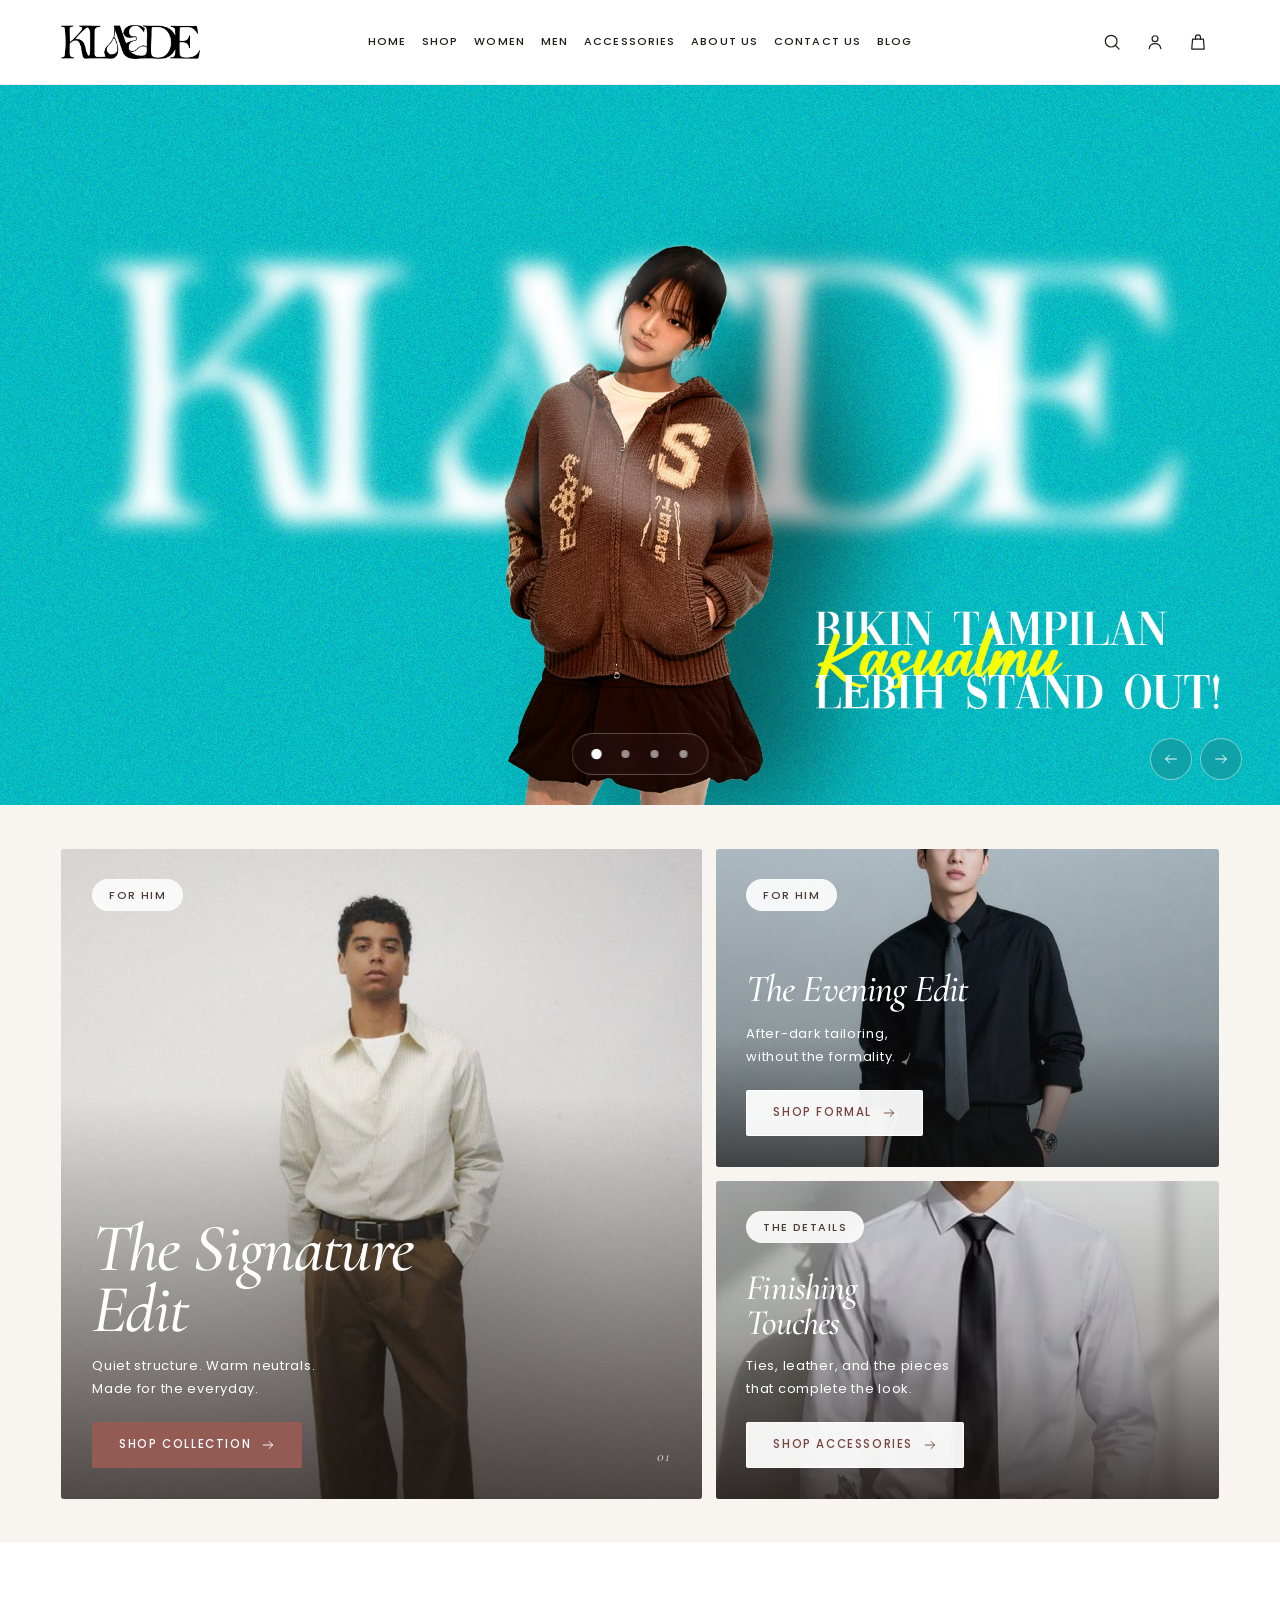
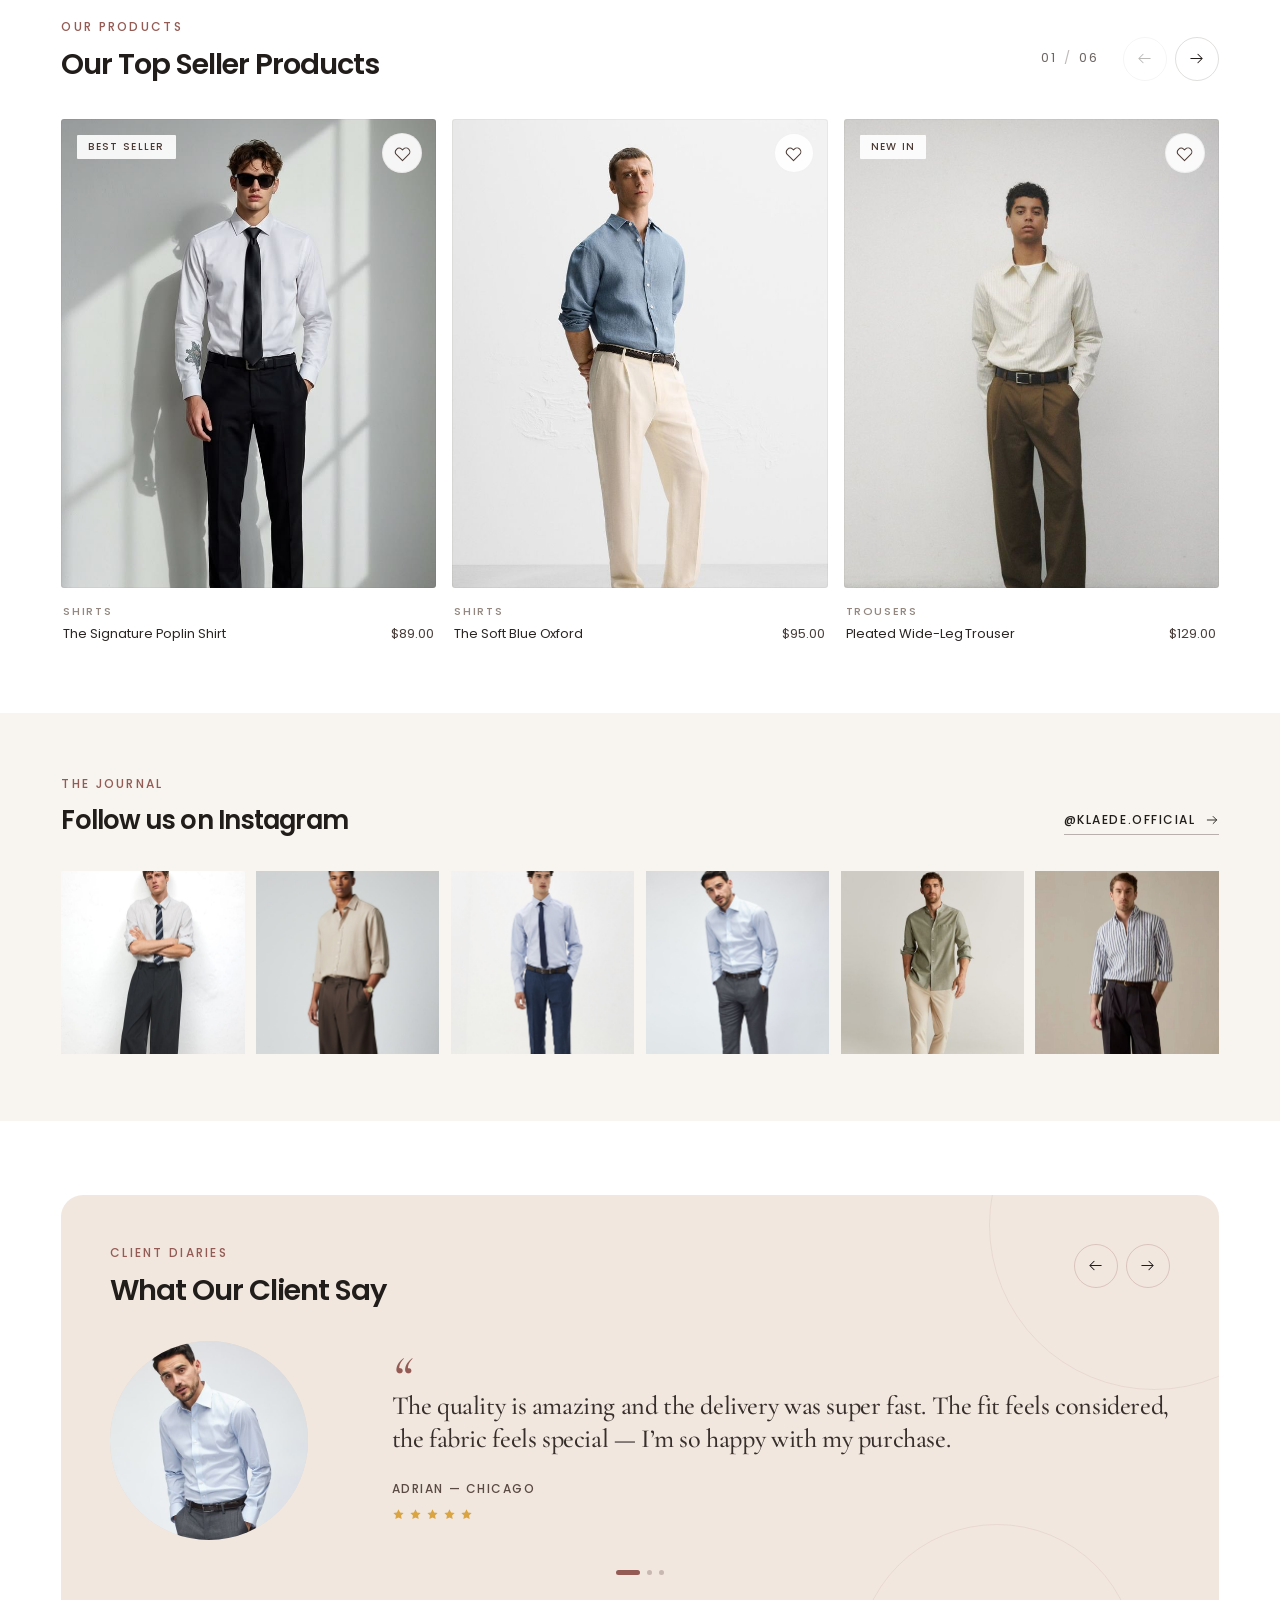
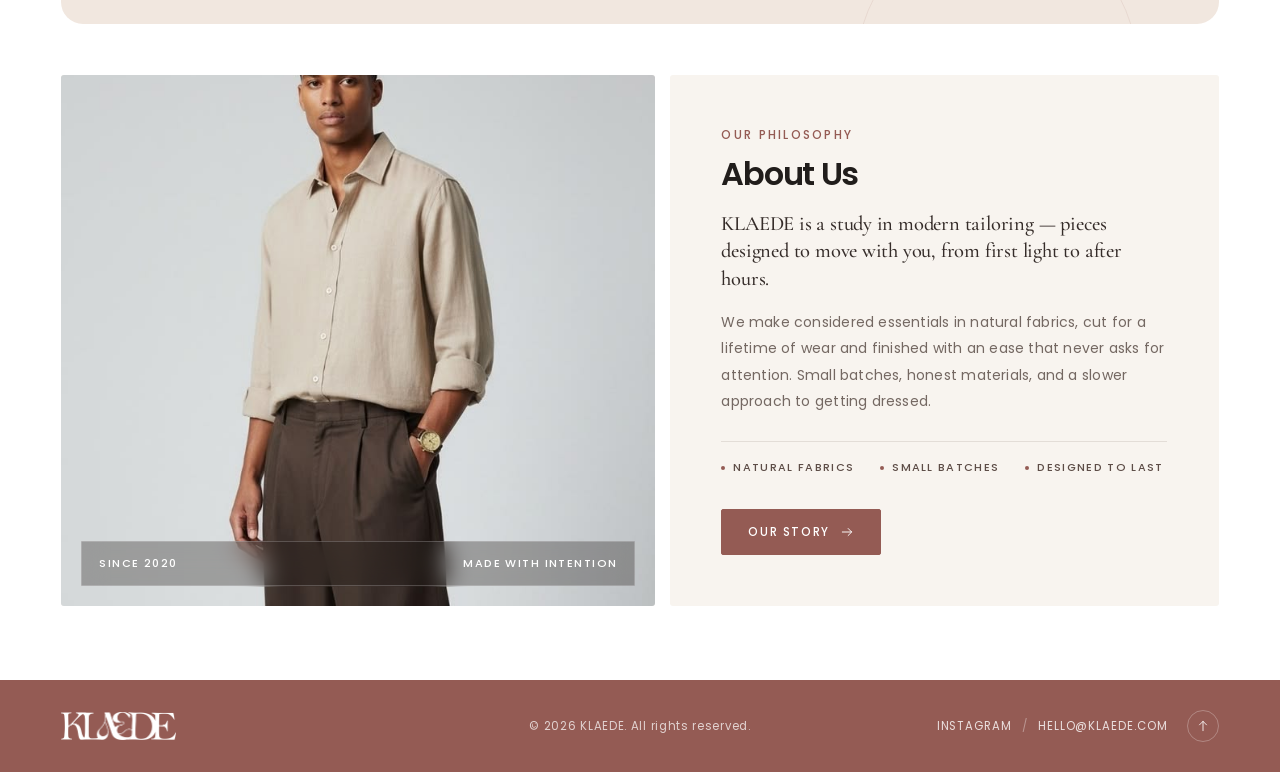
==== commit 3b067530: "update" ====
--- a/index.html
+++ b/index.html
@@ -70,16 +70,19 @@
           <svg class="icon" aria-hidden="true"><use href="#icon-menu"/></svg>
         </button>
 
-        <a class="brand" href="#top" aria-label="KLAEDE home">
+        <a class="brand" href="index.html" aria-label="KLAEDE home">
           <img src="logo/klaede-logo.png" alt="KLAEDE" width="926" height="227">
         </a>
 
         <nav class="primary-nav" aria-label="Primary navigation">
-          <a class="nav-link is-current" href="#top">Home</a>
-          <a class="nav-link" href="#new-in">New In</a>
-          <a class="nav-link" href="#collections">Collections</a>
-          <a class="nav-link" href="#lookbook">Lookbook</a>
-          <a class="nav-link" href="#about">Our Story</a>
+          <a class="nav-link is-current" href="index.html">Home</a>
+          <a class="nav-link" href="shop.html">Shop</a>
+          <a class="nav-link" href="women.html">Women</a>
+          <a class="nav-link" href="men.html">Men</a>
+          <a class="nav-link" href="accessories.html">Accessories</a>
+          <a class="nav-link" href="about.html">About us</a>
+          <a class="nav-link" href="contact.html">Contact us</a>
+          <a class="nav-link" href="blog.html">Blog</a>
         </nav>
 
         <div class="header-actions">
@@ -102,38 +105,40 @@
 
       <section class="hero" aria-label="KLAEDE campaign">
         <div class="hero-slider" data-hero aria-roledescription="carousel">
-          <article class="hero-slide is-active" data-hero-slide aria-hidden="false" aria-label="1 of 4">
-            <picture>
-              <img
-                src="banner%20asset/aa.png"
-                alt="KLAEDE new season campaign in teal, featuring a model in a brown knit cardigan"
-                width="1920" height="1080" fetchpriority="high">
-            </picture>
-          </article>
-          <article class="hero-slide" data-hero-slide aria-hidden="true" aria-label="2 of 4">
-            <picture>
-              <img
-                src="banner%20asset/banner2.png"
-                alt="KLAEDE in soft pink — Modern Minimal You, a model in black"
-                width="1920" height="1080">
-            </picture>
-          </article>
-          <article class="hero-slide" data-hero-slide aria-hidden="true" aria-label="3 of 4">
-            <picture>
-              <img
-                src="banner%20asset/banner3.png"
-                alt="KLAEDE in plum — Comfort meets character, Step into confidence"
-                width="1920" height="1080">
-            </picture>
-          </article>
-          <article class="hero-slide" data-hero-slide aria-hidden="true" aria-label="4 of 4">
-            <picture>
-              <img
-                src="banner%20asset/desweb.png"
-                alt="KLAEDE in rose — a model in a blue ruffled blouse and tailored skirt beside the words Effortlessly Sweet, Elegantly You"
-                width="1920" height="1080">
-            </picture>
-          </article>
+          <div class="hero-track">
+            <article class="hero-slide is-active" data-hero-slide aria-hidden="false" aria-label="1 of 4">
+              <picture>
+                <img
+                  src="banner%20asset/aa.png"
+                  alt="KLAEDE new season campaign in teal, featuring a model in a brown knit cardigan"
+                  width="1920" height="1080" fetchpriority="high">
+              </picture>
+            </article>
+            <article class="hero-slide" data-hero-slide aria-hidden="true" aria-label="2 of 4">
+              <picture>
+                <img
+                  src="banner%20asset/banner2.png"
+                  alt="KLAEDE in soft pink — Modern Minimal You, a model in black"
+                  width="1920" height="1080">
+              </picture>
+            </article>
+            <article class="hero-slide" data-hero-slide aria-hidden="true" aria-label="3 of 4">
+              <picture>
+                <img
+                  src="banner%20asset/banner3.png"
+                  alt="KLAEDE in plum — Comfort meets character, Step into confidence"
+                  width="1920" height="1080">
+              </picture>
+            </article>
+            <article class="hero-slide" data-hero-slide aria-hidden="true" aria-label="4 of 4">
+              <picture>
+                <img
+                  src="banner%20asset/desweb.png"
+                  alt="KLAEDE in rose — a model in a blue ruffled blouse and tailored skirt beside the words Effortlessly Sweet, Elegantly You"
+                  width="1920" height="1080">
+              </picture>
+            </article>
+          </div>
 
           <div class="hero-dots" role="tablist" aria-label="Choose campaign">
             <button class="hero-dot is-active" type="button" role="tab" aria-selected="true" aria-label="View campaign one" data-hero-dot="0"><span></span></button>
@@ -580,7 +585,7 @@
   <!-- Mobile navigation -->
   <dialog class="drawer menu-dialog" id="menu-dialog" aria-labelledby="menu-dialog-title">
     <div class="drawer-head">
-      <a class="brand" href="#top" aria-label="KLAEDE home">
+      <a class="brand" href="index.html" aria-label="KLAEDE home">
         <img loading="lazy" decoding="async" src="logo/klaede-logo.png" alt="KLAEDE" width="926" height="227">
       </a>
       <button class="icon-button" type="button" data-dialog-close aria-label="Close menu">
@@ -590,11 +595,14 @@
     <div class="drawer-body">
       <p class="drawer-label" id="menu-dialog-title">Menu</p>
       <nav class="mobile-nav" aria-label="Mobile navigation">
-        <a href="#top">Home <span>01</span></a>
-        <a href="#new-in">New In <span>02</span></a>
-        <a href="#collections">Collections <span>03</span></a>
-        <a href="#lookbook">Lookbook <span>04</span></a>
-        <a href="#about">Our Story <span>05</span></a>
+        <a href="index.html">Home <span>01</span></a>
+        <a href="shop.html">Shop <span>02</span></a>
+        <a href="women.html">Women <span>03</span></a>
+        <a href="men.html">Men <span>04</span></a>
+        <a href="accessories.html">Accessories <span>05</span></a>
+        <a href="about.html">About us <span>06</span></a>
+        <a href="contact.html">Contact us <span>07</span></a>
+        <a href="blog.html">Blog <span>08</span></a>
       </nav>
       <div class="mobile-meta">
         <p class="drawer-label">Client services</p>
--- a/styles.css
+++ b/styles.css
@@ -62,6 +62,7 @@
   --cream-deep: #f1e7df;
   --line: rgba(37, 29, 27, 0.14);
   --white: #ffffff;
+  --surface: #ffffff;
   --serif: "Cormorant Garamond", Georgia, "Times New Roman", serif;
   --sans: "Poppins", "Helvetica Neue", Arial, sans-serif;
   --section-pad-x: clamp(20px, 4.8vw, 82px);
@@ -212,7 +213,7 @@
   position: relative;
   width: 100%;
   margin: 0;
-  background: var(--white);
+  background: var(--surface);
   box-shadow: none;
 }
 
@@ -447,7 +448,7 @@
 
 .button--light:hover {
   border-color: var(--white);
-  background: var(--white);
+  background: var(--surface);
 }
 
 .button--full {
@@ -634,7 +635,7 @@
 
 .hero-dot.is-active span {
   width: 34px;
-  background: var(--white);
+  background: var(--surface);
 }
 
 .hero-arrows {
@@ -663,7 +664,7 @@
 }
 
 .hero-arrow:hover {
-  background: var(--white);
+  background: var(--surface);
   color: var(--maroon-dark);
 }
 
@@ -844,7 +845,7 @@
 
 .products {
   padding: clamp(64px, 5.9vw, 106px) var(--section-pad-x) clamp(58px, 5vw, 88px);
-  background: var(--white);
+  background: var(--surface);
 }
 
 .products-viewport {
@@ -943,13 +944,13 @@
 }
 
 .wishlist-button:hover {
-  background: var(--white);
+  background: var(--surface);
   color: var(--maroon);
   transform: scale(1.05);
 }
 
 .wishlist-button.is-active {
-  background: var(--white);
+  background: var(--surface);
   color: var(--maroon);
 }
 
@@ -998,7 +999,7 @@
 }
 
 .quick-add:hover {
-  background: var(--white);
+  background: var(--surface);
 }
 
 .product-info {
@@ -1141,7 +1142,7 @@
 
 .testimonials {
   padding: clamp(64px, 5.8vw, 100px) var(--section-pad-x) clamp(48px, 4vw, 70px);
-  background: var(--white);
+  background: var(--surface);
 }
 
 .testimonial-card {
@@ -1320,7 +1321,7 @@
   grid-template-columns: minmax(0, 1.04fr) minmax(0, 0.96fr);
   gap: clamp(14px, 1.15vw, 22px);
   padding: 0 var(--section-pad-x) clamp(66px, 5.8vw, 100px);
-  background: var(--white);
+  background: var(--surface);
 }
 
 .about-image {
@@ -1510,7 +1511,7 @@
 }
 
 .back-to-top:hover {
-  background: var(--white);
+  background: var(--surface);
   color: var(--maroon);
 }
 
@@ -1528,7 +1529,7 @@
   padding: 0;
   border: 0;
   color: var(--ink);
-  background: var(--white);
+  background: var(--surface);
 }
 
 dialog::backdrop {
@@ -1564,7 +1565,7 @@
   right: 0;
   left: auto;
   width: min(470px, 100vw);
-  background: var(--white);
+  background: var(--surface);
 }
 
 .cart-dialog[open] {
@@ -1857,7 +1858,7 @@
 
 .search-result:hover {
   border-color: rgba(148, 91, 84, 0.35);
-  background: var(--white);
+  background: var(--surface);
 }
 
 .search-result img {
@@ -2749,3 +2750,111 @@
     transition-duration: 0.01ms !important;
   }
 }
+
+
+/* ------------------------------------------------------------
+   Inner pages: shop, women, men, accessories, about, contact, blog
+   ------------------------------------------------------------ */
+.shop-hero { background: var(--rose); }
+.shop-hero img { display: block; width: 100%; aspect-ratio: 16 / 6.4; object-fit: cover; object-position: center 28%; }
+.shop-body { padding: 28px var(--section-pad-x) 72px; background: var(--cream); }
+.crumbs { margin: 0 0 22px; font-size: 13px; color: var(--ink); }
+.crumbs a:hover { text-decoration: underline; }
+.shop-layout { display: grid; grid-template-columns: 250px minmax(0, 1fr); gap: clamp(24px, 3.5vw, 56px); align-items: start; }
+.filters { position: sticky; top: 96px; padding: 22px 20px 26px; background: var(--cream-deep); }
+.filters h2 { margin: 0 0 18px; font-family: var(--sans); font-size: 15px; font-weight: 600; }
+.f-group { border-top: 1px solid transparent; }
+.f-group summary { display: flex; align-items: center; gap: 12px; padding: 12px 0; font-size: 14px; font-weight: 500; cursor: pointer; list-style: none; }
+.f-group summary::-webkit-details-marker { display: none; }
+.f-group summary::after { content: ""; width: 7px; height: 7px; margin: -3px 2px 0 auto; border: solid currentColor; border-width: 0 1.5px 1.5px 0; transform: rotate(45deg); transition: transform 0.25s ease; }
+.f-group[open] summary::after { margin-top: 3px; transform: rotate(-135deg); }
+.f-box { width: 22px; height: 22px; flex: none; border: 1.5px solid var(--ink-soft); border-radius: 50%; }
+.f-opts { display: grid; gap: 8px; padding: 0 0 12px 34px; font-size: 13px; color: var(--ink-soft); }
+.f-opts label { display: flex; align-items: center; gap: 8px; cursor: pointer; }
+.f-opts input { accent-color: var(--maroon); }
+.product-grid { display: grid; grid-template-columns: repeat(3, minmax(0, 1fr)); gap: clamp(20px, 2.6vw, 40px) clamp(16px, 2.2vw, 36px); }
+.p-card { display: flex; flex-direction: column; }
+.p-img { display: block; overflow: hidden; aspect-ratio: 4 / 5; background: var(--cream-deep); }
+.p-img img { width: 100%; height: 100%; object-fit: cover; transition: transform 0.6s var(--ease); }
+.p-card:hover .p-img img { transform: scale(1.04); }
+.p-info { padding: 10px 2px 12px; }
+.p-name { margin: 0; font-size: 12px; font-weight: 600; letter-spacing: 0.02em; text-transform: uppercase; }
+.p-sub { margin: 2px 0 0; font-size: 12px; color: var(--ink-soft); }
+.p-price { display: block; width: 100%; padding: 11px 14px; border: 0; background: var(--maroon); color: #fff; font: 500 13px var(--sans); cursor: pointer; transition: background-color 0.25s ease; }
+.p-price:hover { background: var(--maroon-dark); }
+.page-title { padding: clamp(48px, 7vw, 96px) var(--section-pad-x); text-align: center; background: var(--rose); color: #fff; }
+.page-title h1 { margin: 6px 0 8px; font-family: var(--serif); font-size: clamp(40px, 6vw, 76px); font-weight: 500; line-height: 1.05; }
+.page-title p { margin: 0; }
+.page-title .eyebrow, .page-simple .eyebrow { font-size: 12px; letter-spacing: 0.2em; text-transform: uppercase; }
+.page-simple { padding: clamp(40px, 6vw, 80px) var(--section-pad-x); background: var(--cream); }
+.page-simple h2 { margin: 0 0 14px; font-family: var(--serif); font-size: clamp(26px, 3vw, 38px); font-weight: 500; }
+.about-grid, .contact-grid { display: grid; grid-template-columns: 1fr 1fr; gap: clamp(24px, 4vw, 64px); align-items: center; }
+.about-grid img { width: 100%; }
+.contact-form { display: grid; gap: 16px; }
+.contact-form label { display: grid; gap: 6px; font-size: 13px; font-weight: 500; }
+.contact-form input, .contact-form textarea { padding: 12px 14px; border: 1px solid var(--line); background: var(--surface); color: var(--ink); font: inherit; }
+.contact-form .sent { margin: 0; color: var(--maroon); }
+.blog-grid { display: grid; grid-template-columns: repeat(3, minmax(0, 1fr)); gap: clamp(20px, 3vw, 44px); }
+.blog-card img { width: 100%; aspect-ratio: 4 / 5; object-fit: cover; margin-bottom: 14px; }
+.blog-card h2 { margin: 4px 0 10px; font-size: 24px; }
+.blog-more { font-size: 12px; letter-spacing: 0.14em; text-transform: uppercase; border-bottom: 1px solid currentColor; }
+@media (max-width: 1320px) {
+  .primary-nav { gap: 16px; }
+  .nav-link { font-size: 11px; letter-spacing: 0.1em; }
+}
+@media (max-width: 900px) {
+  .shop-layout, .about-grid, .contact-grid { grid-template-columns: 1fr; }
+  .filters { position: static; }
+  .product-grid { grid-template-columns: repeat(2, minmax(0, 1fr)); }
+  .blog-grid { grid-template-columns: 1fr; }
+}
+
+/* Smooth wheel scrolling is handled by smooth-scroll.js */
+html.has-smooth { scroll-behavior: auto !important; }
+
+/* Product search results */
+.p-card[hidden] { display: none; }
+.no-results { margin: 0 0 20px; padding: 24px; text-align: center; background: var(--cream-deep); color: var(--ink-soft); }
+
+/* Header search (product pages): the icon expands into a search field */
+.header-search { display: flex; align-items: center; }
+.header-search input { width: 0; padding: 0; border: 0; border-bottom: 1px solid transparent; outline: 0; background: transparent; color: var(--ink); font: 400 13px var(--sans); opacity: 0; transition: width 0.35s var(--ease), opacity 0.25s ease, padding 0.35s var(--ease), border-color 0.25s ease; }
+.header-search.is-open input { width: clamp(120px, 16vw, 220px); padding: 6px 4px; border-bottom-color: var(--ink); opacity: 1; }
+.header-search input::-webkit-search-cancel-button { display: none; }
+
+/* Hero track: stacked slides on desktop, swipeable carousel on mobile */
+.hero-track { position: absolute; inset: 0; }
+
+@media (max-width: 900px) {
+  .hero-slider { aspect-ratio: auto; overflow: hidden; }
+  .hero-track {
+    position: relative;
+    inset: auto;
+    display: flex;
+    align-items: flex-start;
+    overflow-x: auto;
+    scroll-snap-type: x mandatory;
+    scrollbar-width: none;
+    -webkit-overflow-scrolling: touch;
+  }
+  .hero-track::-webkit-scrollbar { display: none; }
+  .hero-slide {
+    position: relative;
+    inset: auto;
+    flex: 0 0 100%;
+    visibility: visible;
+    opacity: 1;
+    scroll-snap-align: start;
+    transition: none;
+  }
+  .hero-slide img { display: block; width: 100%; height: auto; animation: none !important; }
+  .hero-arrows { display: none; }
+  .shop-hero img { aspect-ratio: auto; height: auto; }
+}
+
+/* Hero dots: round dots instead of lines */
+.hero-dot { width: 20px; height: 20px; }
+.hero-dot span,
+.hero-dot.is-active span { width: 8px; height: 8px; border-radius: 50%; transition: transform 0.35s var(--ease), background-color 0.35s ease; }
+.hero-dot span { background: rgba(255, 255, 255, 0.55); }
+.hero-dot.is-active span { background: #fff; transform: scale(1.3); }
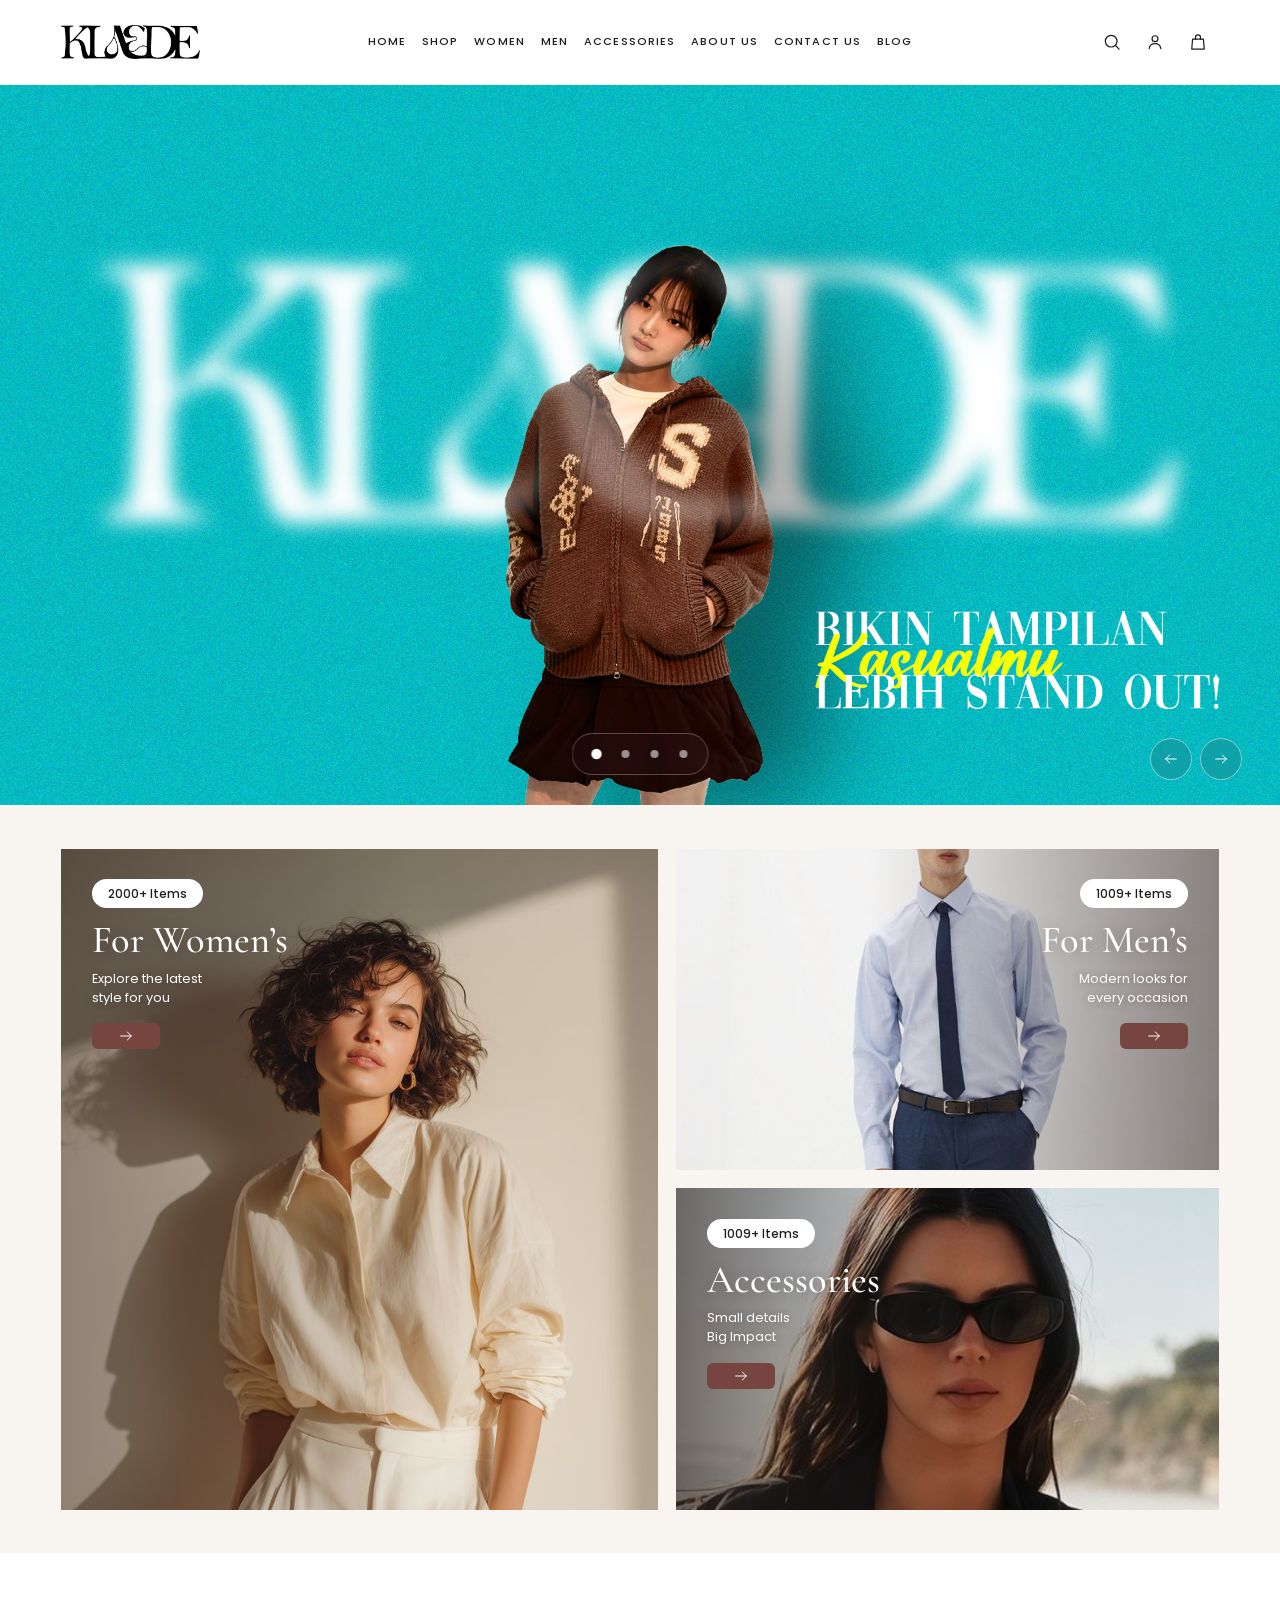
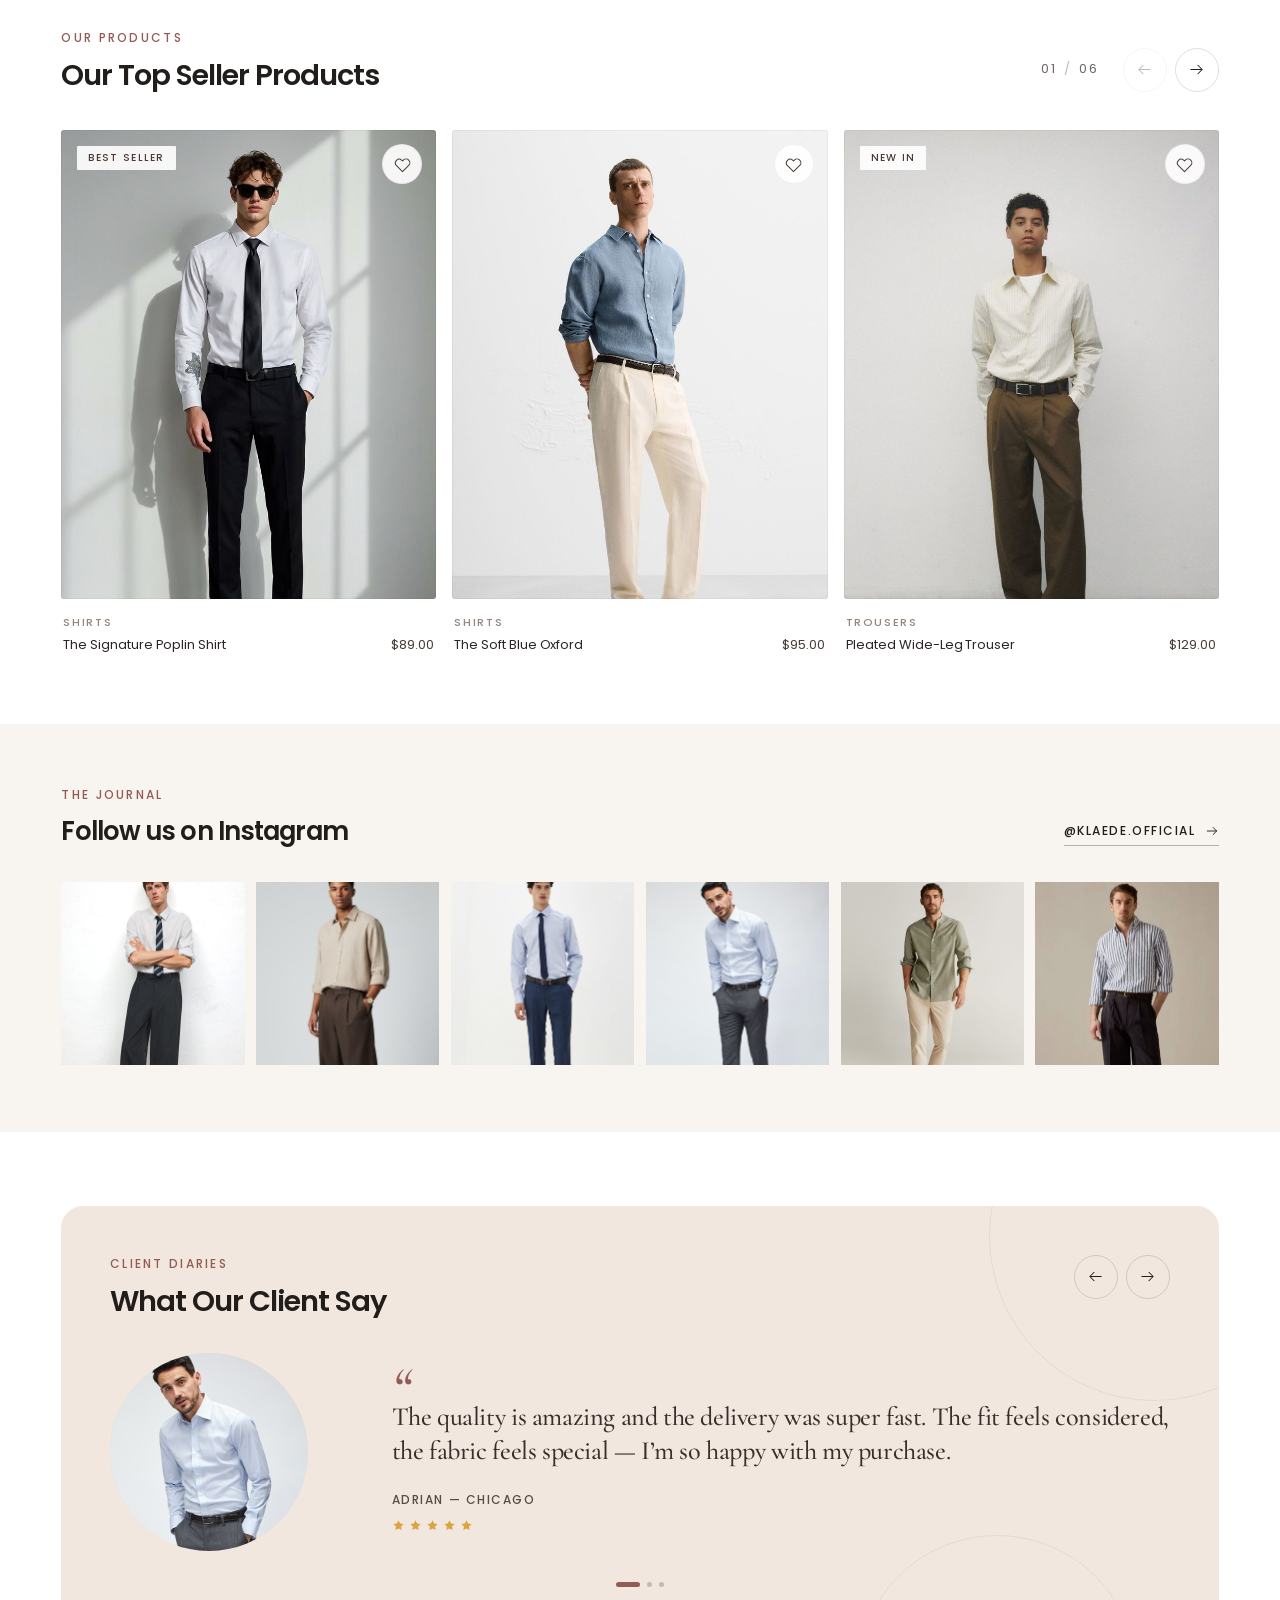
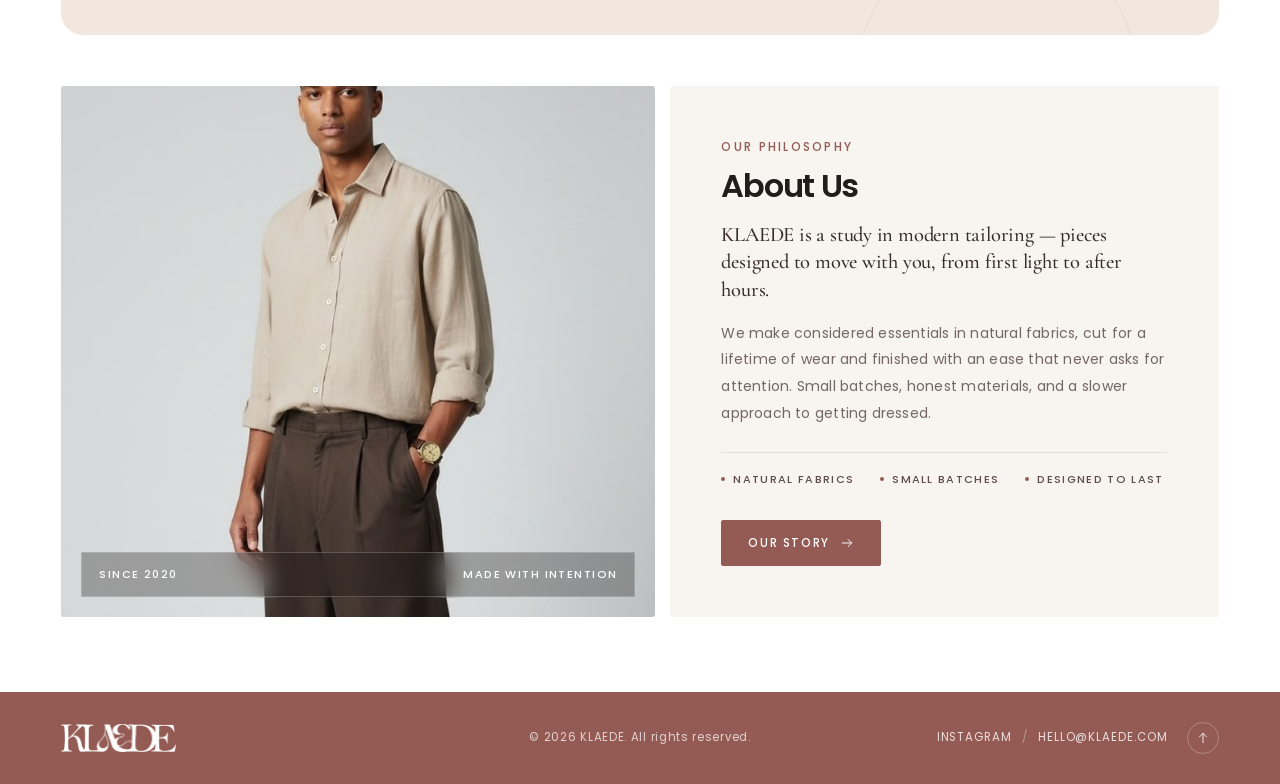
==== commit 4ae527cb: "update" ====
--- a/index.html
+++ b/index.html
@@ -92,9 +92,8 @@
           <button class="icon-button" type="button" data-account aria-label="Account">
             <svg class="icon" aria-hidden="true"><use href="#icon-user"/></svg>
           </button>
-          <button class="icon-button bag-button" type="button" data-cart-open aria-label="Open shopping bag">
+          <button class="icon-button bag-button" type="button" aria-label="Shopping bag">
             <svg class="icon" aria-hidden="true"><use href="#icon-bag"/></svg>
-            <span class="bag-count" data-cart-count hidden>0</span>
           </button>
         </div>
       </div>
@@ -161,61 +160,37 @@
       <section class="edits" id="collections" aria-labelledby="collections-title">
         <h2 class="visually-hidden" id="collections-title">Shop the collections</h2>
 
-        <div class="edits-grid">
-          <article class="edit-card edit-card--main">
-            <img loading="lazy" decoding="async"
-              class="edit-card__image"
-              src="New%20Folder/download%20(33).jpeg"
-              alt="Man wearing a cream shirt with brown tailored trousers"
-              width="736" height="1129">
-            <div class="edit-card__shade" aria-hidden="true"></div>
-            <div class="edit-card__content">
-              <span class="chip">For Him</span>
-              <h3 class="edit-card__title edit-card__title--display">The Signature<br>Edit</h3>
-              <p class="edit-card__copy">Quiet structure. Warm neutrals.<br>Made for the everyday.</p>
-              <a class="button button--maroon" href="#new-in">
-                Shop collection
-                <svg class="icon icon--tiny" aria-hidden="true"><use href="#icon-arrow-right"/></svg>
-              </a>
-            </div>
-            <span class="edit-card__number" aria-hidden="true">01</span>
-          </article>
-
-          <article class="edit-card edit-card--formal">
-            <img loading="lazy" decoding="async"
-              class="edit-card__image"
-              src="New%20Folder/download%20(36).jpeg"
-              alt="Man in an all-black evening shirt and trousers"
-              width="736" height="1308">
-            <div class="edit-card__shade" aria-hidden="true"></div>
-            <div class="edit-card__content">
-              <span class="chip chip--light">For Him</span>
-              <h3 class="edit-card__title">The Evening Edit</h3>
-              <p class="edit-card__copy">After-dark tailoring,<br>without the formality.</p>
-              <a class="button button--light" href="#new-in">
-                Shop formal
-                <svg class="icon icon--tiny" aria-hidden="true"><use href="#icon-arrow-right"/></svg>
-              </a>
-            </div>
-          </article>
-
-          <article class="edit-card edit-card--accessories">
-            <img loading="lazy" decoding="async"
-              class="edit-card__image edit-card__image--detail"
-              src="New%20Folder/Classic%20Men%E2%80%99s%20Formal%20Outfit%20_%20White%20Shirt%20%26%20Black%20Tie%20Aesthetic.jpeg"
-              alt="Close-up detail of a white shirt and black silk tie"
-              width="736" height="1097">
-            <div class="edit-card__shade" aria-hidden="true"></div>
-            <div class="edit-card__content">
-              <span class="chip chip--light">The Details</span>
-              <h3 class="edit-card__title edit-card__title--small">Finishing<br>Touches</h3>
-              <p class="edit-card__copy">Ties, leather, and the pieces<br>that complete the look.</p>
-              <a class="button button--light" href="#new-in">
-                Shop accessories
-                <svg class="icon icon--tiny" aria-hidden="true"><use href="#icon-arrow-right"/></svg>
-              </a>
-            </div>
-          </article>
+        <div class="cat-grid">
+          <a class="cat-card cat-card--women" href="women.html" aria-label="Shop For Women’s">
+            <img loading="lazy" decoding="async" src="women/Soft%20Neutral%20Fashion%20Editorial%20Portrait%20in%20Natural%20Light.jpg" alt="Woman in a cream tailored set" width="736" height="1104">
+            <span class="cat-card__shade" aria-hidden="true"></span>
+            <span class="cat-card__content">
+              <span class="cat-pill">2000+ Items</span>
+              <h3 class="cat-title">For Women’s</h3>
+              <p class="cat-copy">Explore the latest<br>style for you</p>
+              <span class="cat-arrow" aria-hidden="true"><svg class="icon" aria-hidden="true"><use href="#icon-arrow-right"/></svg></span>
+            </span>
+          </a>
+          <a class="cat-card cat-card--men" href="men.html" aria-label="Shop For Men’s">
+            <img loading="lazy" decoding="async" src="New%20Folder/download%20%2837%29.jpeg" alt="Man in a navy suit and tie" width="736" height="1104">
+            <span class="cat-card__shade" aria-hidden="true"></span>
+            <span class="cat-card__content">
+              <span class="cat-pill">1009+ Items</span>
+              <h3 class="cat-title">For Men’s</h3>
+              <p class="cat-copy">Modern looks for<br>every occasion</p>
+              <span class="cat-arrow" aria-hidden="true"><svg class="icon" aria-hidden="true"><use href="#icon-arrow-right"/></svg></span>
+            </span>
+          </a>
+          <a class="cat-card cat-card--acc" href="accessories.html" aria-label="Shop Accessories">
+            <img loading="lazy" decoding="async" src="accessoris/Kendall%20Jenner.jpg" alt="Woman wearing dark sunglasses" width="1200" height="800">
+            <span class="cat-card__shade" aria-hidden="true"></span>
+            <span class="cat-card__content">
+              <span class="cat-pill">1009+ Items</span>
+              <h3 class="cat-title">Accessories</h3>
+              <p class="cat-copy">Small details<br>Big Impact</p>
+              <span class="cat-arrow" aria-hidden="true"><svg class="icon" aria-hidden="true"><use href="#icon-arrow-right"/></svg></span>
+            </span>
+          </a>
         </div>
       </section>
 
@@ -251,7 +226,7 @@
                 <button class="wishlist-button" type="button" data-wishlist aria-label="Add The Signature Poplin Shirt to wishlist" aria-pressed="false">
                   <svg class="icon icon--heart" aria-hidden="true"><use href="#icon-heart"/></svg>
                 </button>
-                <button class="quick-add" type="button" data-add-to-bag>
+                <button class="quick-add" type="button">
                   Quick add
                   <svg class="icon icon--tiny" aria-hidden="true"><use href="#icon-plus"/></svg>
                 </button>
@@ -274,7 +249,7 @@
                 <button class="wishlist-button" type="button" data-wishlist aria-label="Add The Soft Blue Oxford to wishlist" aria-pressed="false">
                   <svg class="icon icon--heart" aria-hidden="true"><use href="#icon-heart"/></svg>
                 </button>
-                <button class="quick-add" type="button" data-add-to-bag>
+                <button class="quick-add" type="button">
                   Quick add
                   <svg class="icon icon--tiny" aria-hidden="true"><use href="#icon-plus"/></svg>
                 </button>
@@ -298,7 +273,7 @@
                 <button class="wishlist-button" type="button" data-wishlist aria-label="Add Pleated Wide-Leg Trouser to wishlist" aria-pressed="false">
                   <svg class="icon icon--heart" aria-hidden="true"><use href="#icon-heart"/></svg>
                 </button>
-                <button class="quick-add" type="button" data-add-to-bag>
+                <button class="quick-add" type="button">
                   Quick add
                   <svg class="icon icon--tiny" aria-hidden="true"><use href="#icon-plus"/></svg>
                 </button>
@@ -321,7 +296,7 @@
                 <button class="wishlist-button" type="button" data-wishlist aria-label="Add The Evening Shirt to wishlist" aria-pressed="false">
                   <svg class="icon icon--heart" aria-hidden="true"><use href="#icon-heart"/></svg>
                 </button>
-                <button class="quick-add" type="button" data-add-to-bag>
+                <button class="quick-add" type="button">
                   Quick add
                   <svg class="icon icon--tiny" aria-hidden="true"><use href="#icon-plus"/></svg>
                 </button>
@@ -345,7 +320,7 @@
                 <button class="wishlist-button" type="button" data-wishlist aria-label="Add The Sage Linen Shirt to wishlist" aria-pressed="false">
                   <svg class="icon icon--heart" aria-hidden="true"><use href="#icon-heart"/></svg>
                 </button>
-                <button class="quick-add" type="button" data-add-to-bag>
+                <button class="quick-add" type="button">
                   Quick add
                   <svg class="icon icon--tiny" aria-hidden="true"><use href="#icon-plus"/></svg>
                 </button>
@@ -368,7 +343,7 @@
                 <button class="wishlist-button" type="button" data-wishlist aria-label="Add The Textured Stripe Shirt to wishlist" aria-pressed="false">
                   <svg class="icon icon--heart" aria-hidden="true"><use href="#icon-heart"/></svg>
                 </button>
-                <button class="quick-add" type="button" data-add-to-bag>
+                <button class="quick-add" type="button">
                   Quick add
                   <svg class="icon icon--tiny" aria-hidden="true"><use href="#icon-plus"/></svg>
                 </button>
@@ -643,32 +618,6 @@
     </div>
   </dialog>
 
-  <!-- Shopping bag -->
-  <dialog class="drawer cart-dialog" id="cart-dialog" aria-labelledby="cart-title">
-    <div class="drawer-head">
-      <h2 class="cart-title" id="cart-title">Your Bag <span data-cart-count-label>(0)</span></h2>
-      <button class="icon-button" type="button" data-dialog-close aria-label="Close shopping bag">
-        <svg class="icon" aria-hidden="true"><use href="#icon-close"/></svg>
-      </button>
-    </div>
-    <div class="cart-body" data-cart-items>
-      <div class="cart-empty">
-        <span class="cart-empty__mark" aria-hidden="true">K</span>
-        <h3>Your bag is empty</h3>
-        <p>Discover the pieces that belong in your everyday.</p>
-        <button class="button button--maroon" type="button" data-cart-shop>Explore new arrivals</button>
-      </div>
-    </div>
-    <div class="cart-footer">
-      <div class="cart-subtotal">
-        <span>Subtotal</span>
-        <strong data-cart-subtotal>$0.00</strong>
-      </div>
-      <p>Shipping and taxes calculated at checkout.</p>
-      <button class="button button--maroon button--full" type="button" data-checkout>Continue to checkout</button>
-    </div>
-  </dialog>
-
   <div class="toast" data-toast role="status" aria-live="polite"></div>
 </body>
 </html>
--- a/styles.css
+++ b/styles.css
@@ -2858,3 +2858,43 @@
 .hero-dot.is-active span { width: 8px; height: 8px; border-radius: 50%; transition: transform 0.35s var(--ease), background-color 0.35s ease; }
 .hero-dot span { background: rgba(255, 255, 255, 0.55); }
 .hero-dot.is-active span { background: #fff; transform: scale(1.3); }
+
+/* Collections: For Women's / For Men's / Accessories */
+.cat-grid { display: grid; grid-template-columns: minmax(0, 1.1fr) minmax(0, 1fr); grid-template-rows: repeat(2, minmax(0, 1fr)); gap: clamp(12px, 1.4vw, 22px); aspect-ratio: 1.75 / 1; }
+.cat-card { position: relative; display: block; overflow: hidden; background: var(--cream-deep); color: #fff; }
+.cat-card--women { grid-row: 1 / span 2; }
+.cat-card > img { position: absolute; inset: 0; width: 100%; height: 100%; object-fit: cover; transition: transform 0.8s var(--ease); }
+.cat-card--women > img { object-position: center 20%; }
+.cat-card--men > img { object-position: center 18%; }
+.cat-card--acc > img { object-position: center 55%; }
+.cat-card:hover > img { transform: scale(1.04); }
+.cat-card__shade { position: absolute; inset: 0; background: linear-gradient(90deg, rgba(40, 28, 24, 0.38), rgba(40, 28, 24, 0) 60%); }
+.cat-card--men .cat-card__shade, .cat-card--acc .cat-card__shade { background: linear-gradient(270deg, rgba(40, 28, 24, 0.5), rgba(40, 28, 24, 0) 65%); }
+.cat-card__content { position: absolute; inset: 0; display: flex; flex-direction: column; align-items: flex-start; gap: 8px; padding: clamp(18px, 2.4vw, 36px); }
+.cat-card--men .cat-card__content, .cat-card--acc .cat-card__content { align-items: flex-end; text-align: right; }
+.cat-pill { padding: 5px 16px; border-radius: 999px; background: #fff; color: var(--ink); font-size: 12px; font-weight: 500; }
+.cat-title { margin: 4px 0 0; font-family: var(--serif); font-size: clamp(26px, 3vw, 44px); font-weight: 500; line-height: 1.05; color: #fff; text-shadow: 0 1px 14px rgba(0, 0, 0, 0.25); }
+.cat-copy { margin: 0; font-size: clamp(12px, 1vw, 14px); line-height: 1.5; color: #fff; text-shadow: 0 1px 10px rgba(0, 0, 0, 0.3); }
+.cat-arrow { display: grid; place-items: center; width: 68px; height: 26px; margin-top: 8px; border-radius: 6px; background: var(--maroon-dark); color: #fff; transition: background-color 0.25s ease, transform 0.25s ease; }
+.cat-arrow .icon { width: 16px; height: 16px; }
+.cat-card:hover .cat-arrow { background: var(--maroon); transform: translateX(3px); }
+@media (max-width: 900px) {
+  .cat-grid { grid-template-columns: 1fr; grid-template-rows: none; aspect-ratio: auto; }
+  .cat-card--women { grid-row: auto; aspect-ratio: 4 / 5; }
+  .cat-card--men, .cat-card--acc { aspect-ratio: 16 / 10; }
+}
+
+/* Accessories card: tidy crop (no black edges), text on the clear left side */
+.cat-card--acc > img { inset: 0; width: 100%; object-position: center 30%; }
+.cat-card--acc .cat-card__shade { background: linear-gradient(90deg, rgba(34, 24, 20, 0.6), rgba(34, 24, 20, 0) 55%); }
+.cat-card--acc .cat-card__content { align-items: flex-start; text-align: left; }
+
+/* Filters: rounded-square boxes, bold chevrons, full-height panel */
+.shop-layout { align-items: stretch; }
+.filters { position: static; padding: 26px 22px 32px; background: #f4e8e0; }
+.filters h2 { margin: 0 0 22px; font-size: 16px; font-weight: 600; }
+.f-group summary { gap: 18px; padding: 12px 0; font-size: 15px; font-weight: 500; }
+.f-group summary::after { width: 9px; height: 9px; margin: -4px 4px 0 auto; border-width: 0 2.5px 2.5px 0; }
+.f-group[open] summary::after { margin-top: 4px; }
+.f-box { width: 30px; height: 30px; border: 2px solid #a8a29d; border-radius: 9px; background: #f1e4dc; }
+.f-opts { padding: 0 0 14px 48px; font-size: 13px; }
